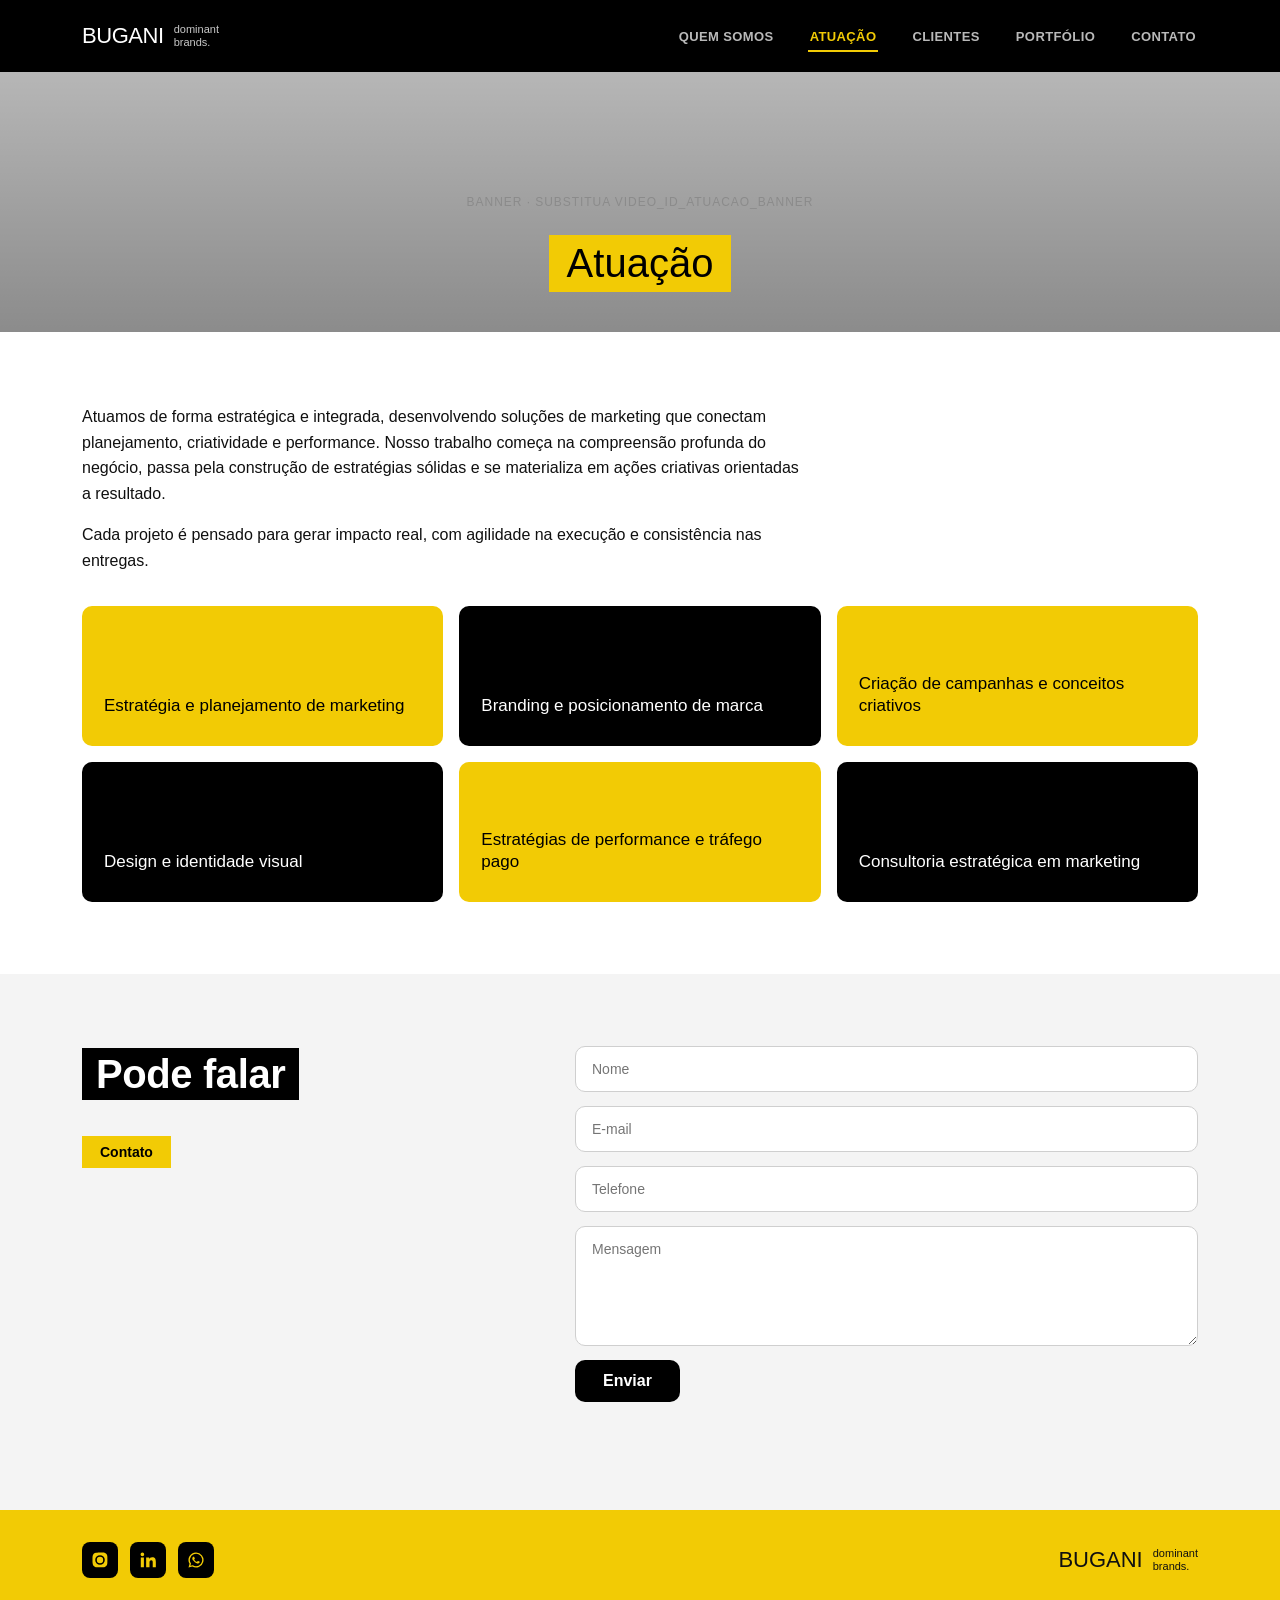
==== atuacao.html @ fbecdec3 "Add files via upload" ====
<!DOCTYPE html>
<html lang="pt-BR">
<head>
<meta charset="UTF-8">
<meta name="viewport" content="width=device-width, initial-scale=1">
<title>Atuação — Bugani</title>
<meta name="description" content="Atuamos de forma estratégica e integrada, conectando planejamento, criatividade e performance.">
<link rel="preconnect" href="https://www.youtube-nocookie.com">
<link rel="stylesheet" href="css/style.css">
<style>
  .service-grid { display: grid; grid-template-columns: repeat(3, 1fr); gap: 16px; margin-top: 32px; }
  @media (max-width: 760px) { .service-grid { grid-template-columns: 1fr 1fr; } }
  @media (max-width: 480px) { .service-grid { grid-template-columns: 1fr; } }
  .service-card {
    padding: 28px 22px; border-radius: 10px; font-family: var(--font-display);
    font-size: 17px; line-height: 1.3; min-height: 140px; display: flex; align-items: flex-end;
  }
  .service-card--gold { background: var(--gold); color: var(--black); }
  .service-card--black { background: var(--black); color: var(--white); }
</style>
</head>
<body>
<a href="#main" class="skip-link">Pular para o conteúdo</a>

<header class="nav">
  <div class="container">
    <a href="index.html" class="nav-logo">
      <span class="word">BUGANI</span>
      <span class="tag">dominant<br>brands.</span>
    </a>
    <button class="nav-toggle" aria-label="Abrir menu" aria-expanded="false" aria-controls="nav-links">
      <span></span><span></span><span></span>
    </button>
    <ul class="nav-links" id="nav-links">
      <li><a href="quem-somos.html">Quem somos</a></li>
      <li><a href="atuacao.html" aria-current="page">Atuação</a></li>
      <li><a href="clientes.html">Clientes</a></li>
      <li><a href="portfolio.html">Portfólio</a></li>
      <li><a href="#contato">Contato</a></li>
    </ul>
  </div>
</header>

<main id="main">

  <section class="page-banner video-block" data-yt-id="VIDEO_ID_ATUACAO_BANNER" data-yt-title="Bugani — atuação">
    <div class="video-block__scrim"></div>
    <div class="video-block__placeholder">banner · substitua VIDEO_ID_ATUACAO_BANNER</div>
    <div class="container">
      <span class="page-banner__label">Atuação</span>
    </div>
  </section>

  <section class="section">
    <div class="container">
      <div class="section-intro">
        <p>Atuamos de forma estratégica e integrada, desenvolvendo soluções de marketing que conectam planejamento, criatividade e performance. Nosso trabalho começa na compreensão profunda do negócio, passa pela construção de estratégias sólidas e se materializa em ações criativas orientadas a resultado.</p>
        <p>Cada projeto é pensado para gerar impacto real, com agilidade na execução e consistência nas entregas.</p>
      </div>

      <div class="service-grid">
        <div class="service-card service-card--gold">Estratégia e planejamento de marketing</div>
        <div class="service-card service-card--black">Branding e posicionamento de marca</div>
        <div class="service-card service-card--gold">Criação de campanhas e conceitos criativos</div>
        <div class="service-card service-card--black">Design e identidade visual</div>
        <div class="service-card service-card--gold">Estratégias de performance e tráfego pago</div>
        <div class="service-card service-card--black">Consultoria estratégica em marketing</div>
      </div>
    </div>
  </section>

  <section id="contato" class="section section--muted">
    <div class="container">
      <div class="contact">
        <div>
          <h2 class="contact__title">Pode falar</h2>
          <br><br>
          <a href="#contato-form" class="contact__cta">Contato</a>
        </div>
        <form class="contact-form" id="contato-form" novalidate>
          <label class="visually-hidden" for="nome">Nome</label>
          <input id="nome" name="nome" type="text" placeholder="Nome" required>
          <label class="visually-hidden" for="email">E-mail</label>
          <input id="email" name="email" type="email" placeholder="E-mail" required>
          <label class="visually-hidden" for="telefone">Telefone</label>
          <input id="telefone" name="telefone" type="tel" placeholder="Telefone">
          <label class="visually-hidden" for="mensagem">Mensagem</label>
          <textarea id="mensagem" name="mensagem" placeholder="Mensagem" required></textarea>
          <button type="submit">Enviar</button>
          <p class="form-status" role="status" aria-live="polite"></p>
        </form>
      </div>
    </div>
  </section>
</main>

<footer class="footer">
  <div class="container">
    <div class="footer-social">
      <a href="#" aria-label="Instagram"><svg viewBox="0 0 24 24" width="18" height="18"><path d="M12 2c2.7 0 3 .01 4.1.06 1.1.05 1.8.2 2.4.44.65.25 1.2.6 1.75 1.15.5.5.85 1.1 1.1 1.75.24.6.4 1.3.44 2.4.05 1.1.06 1.4.06 4.1s-.01 3-.06 4.1c-.05 1.1-.2 1.8-.44 2.4a4.9 4.9 0 0 1-1.15 1.75 4.9 4.9 0 0 1-1.75 1.1c-.6.24-1.3.4-2.4.44-1.1.05-1.4.06-4.1.06s-3-.01-4.1-.06c-1.1-.05-1.8-.2-2.4-.44a4.9 4.9 0 0 1-1.75-1.15 4.9 4.9 0 0 1-1.1-1.75c-.24-.6-.4-1.3-.44-2.4C2.01 15 2 14.7 2 12s.01-3 .06-4.1c.05-1.1.2-1.8.44-2.4.25-.65.6-1.2 1.15-1.75A4.9 4.9 0 0 1 5.4 2.65c.6-.24 1.3-.4 2.4-.44C8.9 2.16 9.2 2.15 12 2Zm0 3.6a6.4 6.4 0 1 0 0 12.8 6.4 6.4 0 0 0 0-12.8Zm0 2.16a4.24 4.24 0 1 1 0 8.48 4.24 4.24 0 0 1 0-8.48Zm6.65-2.4a1.5 1.5 0 1 1-3 0 1.5 1.5 0 0 1 3 0Z"/></svg></a>
      <a href="#" aria-label="LinkedIn"><svg viewBox="0 0 24 24" width="18" height="18"><path d="M6.94 4.5a2.44 2.44 0 1 1-4.88 0 2.44 2.44 0 0 1 4.88 0ZM2.4 8.75h4.13V21.5H2.4V8.75Zm7.13 0h3.96v1.75h.06c.55-1.04 1.9-2.14 3.92-2.14 4.2 0 4.97 2.76 4.97 6.36V21.5h-4.13v-6c0-1.43-.03-3.27-2-3.27-2 0-2.3 1.56-2.3 3.17v6.1H9.53V8.75Z"/></svg></a>
      <a href="#" aria-label="WhatsApp"><svg viewBox="0 0 24 24" width="18" height="18"><path d="M12 2a10 10 0 0 0-8.6 15.1L2 22l5.03-1.36A10 10 0 1 0 12 2Zm0 18.2a8.16 8.16 0 0 1-4.16-1.14l-.3-.18-3 .81.8-2.93-.19-.3A8.2 8.2 0 1 1 12 20.2Zm4.5-6.13c-.24-.12-1.45-.72-1.68-.8-.22-.08-.39-.12-.55.12-.16.24-.63.8-.78.97-.14.16-.29.18-.53.06-.24-.12-1.02-.38-1.94-1.2-.72-.64-1.2-1.43-1.35-1.67-.14-.24-.02-.37.1-.49.11-.11.24-.29.36-.43.12-.14.16-.24.24-.4.08-.16.04-.3-.02-.42-.06-.12-.55-1.33-.76-1.82-.2-.48-.4-.42-.55-.42h-.47c-.16 0-.42.06-.64.3-.22.24-.84.82-.84 2s.86 2.32.98 2.48c.12.16 1.7 2.6 4.13 3.64.58.25 1.03.4 1.38.51.58.18 1.11.16 1.53.1.47-.07 1.45-.59 1.65-1.16.2-.57.2-1.06.14-1.16-.06-.1-.22-.16-.46-.28Z"/></svg></a>
    </div>
    <div class="footer-logo">
      <span class="word">BUGANI</span>
      <span class="tag">dominant<br>brands.</span>
    </div>
  </div>
</footer>

<script src="js/main.js"></script>
</body>
</html>
---- css/style.css ----
/* ==========================================================================
   BUGANI — Design system
   Preto / Dourado / Cinza-claro — identidade já definida no briefing.
   ========================================================================== */

:root {
  --black: #000000;
  --gold: #F2CB05;
  --gold-dark: #D6B300;
  --bg-light: #EAEAEA;
  --bg-lighter: #F4F4F4;
  --bg-mid: #D6D6D6;
  --white: #FFFFFF;
  --ink: #101010;
  --ink-soft: #3A3A3A;
  --border: #CFCFCF;

  --font-display: "Archivo Black", "Arial Black", sans-serif;
  --font-body: "Archivo", "Helvetica Neue", Arial, sans-serif;

  --nav-h: 72px;
  --container: 1180px;
  --radius: 14px;

  --ease: cubic-bezier(.4, 0, .2, 1);
}

@media (prefers-reduced-motion: reduce) {
  * { animation-duration: 0.01ms !important; animation-iteration-count: 1 !important; transition-duration: 0.01ms !important; scroll-behavior: auto !important; }
}

*, *::before, *::after { box-sizing: border-box; }
html { scroll-behavior: smooth; }
body {
  margin: 0;
  font-family: var(--font-body);
  color: var(--ink);
  background: var(--white);
  -webkit-font-smoothing: antialiased;
  overflow-x: hidden;
}
img { max-width: 100%; display: block; }
a { color: inherit; text-decoration: none; }
button { font: inherit; cursor: pointer; }
h1, h2, h3, h4 { margin: 0; font-family: var(--font-display); line-height: 1.05; letter-spacing: -0.01em; }
p { margin: 0; line-height: 1.6; }
.container { max-width: var(--container); margin: 0 auto; padding: 0 32px; }

/* Skip link */
.skip-link {
  position: absolute; left: -999px; top: 0; z-index: 200;
  background: var(--gold); color: var(--black); padding: 12px 20px; font-weight: 700;
}
.skip-link:focus { left: 16px; top: 16px; }

:focus-visible { outline: 3px solid var(--gold); outline-offset: 2px; }

/* ---------- Nav ---------- */
.nav {
  position: sticky; top: 0; z-index: 100;
  background: var(--black);
  height: var(--nav-h);
  display: flex; align-items: center;
}
.nav .container { display: flex; align-items: center; justify-content: space-between; width: 100%; }
.nav-logo { display: flex; align-items: center; gap: 10px; color: var(--white); }
.nav-logo .word { font-family: var(--font-display); font-size: 22px; letter-spacing: -0.02em; }
.nav-logo .tag { font-size: 11px; line-height: 1.15; color: #C9C9C9; font-weight: 400; }
.nav-links { display: flex; gap: 32px; list-style: none; margin: 0; padding: 0; }
.nav-links a {
  color: #B9B9B9; font-size: 13px; font-weight: 600; letter-spacing: 0.03em; text-transform: uppercase;
  padding: 6px 2px; border-bottom: 2px solid transparent; transition: color .2s var(--ease), border-color .2s var(--ease);
}
.nav-links a:hover, .nav-links a:focus-visible { color: var(--white); }
.nav-links a[aria-current="page"] { color: var(--gold); border-bottom-color: var(--gold); }
.nav-toggle { display: none; }

@media (max-width: 860px) {
  .nav-links {
    position: fixed; inset: var(--nav-h) 0 0 0; background: var(--black);
    flex-direction: column; gap: 0; padding: 8px 32px 32px;
    transform: translateY(-8px); opacity: 0; pointer-events: none;
    transition: opacity .2s var(--ease), transform .2s var(--ease);
  }
  .nav-links.is-open { opacity: 1; transform: translateY(0); pointer-events: auto; }
  .nav-links li { border-bottom: 1px solid #222; }
  .nav-links a { display: block; padding: 16px 0; }
  .nav-toggle {
    display: flex; flex-direction: column; gap: 5px; background: none; border: 0; padding: 8px;
  }
  .nav-toggle span { width: 24px; height: 2px; background: var(--white); }
}

/* ---------- Video block (hero / banner) ---------- */
.video-block {
  position: relative;
  background: var(--bg-mid);
  overflow: hidden;
}
.video-block__media {
  position: absolute; inset: 0; width: 100%; height: 100%; object-fit: cover;
}
.video-block__media iframe {
  position: absolute; top: 50%; left: 50%; width: 178vh; height: 100vh; min-width: 100%; min-height: 100%;
  transform: translate(-50%, -50%); border: 0; pointer-events: none;
}
.video-block__scrim { position: absolute; inset: 0; background: linear-gradient(180deg, rgba(0,0,0,.15), rgba(0,0,0,.35)); }
.video-block__placeholder {
  position: absolute; inset: 0; display: flex; align-items: center; justify-content: center;
  color: #8b8b8b; font-size: 12px; letter-spacing: .08em; text-transform: uppercase; text-align: center; padding: 24px;
}

/* Home: stacked hero sections */
.hero-section {
  min-height: 420px;
  display: flex; align-items: center;
}
.hero-section .container { position: relative; z-index: 2; width: 100%; }
.hero-section__copy { max-width: 640px; }
.hero-section__title {
  display: inline; font-size: clamp(22px, 3.4vw, 34px); color: var(--white);
  background: var(--black); padding: 6px 14px; box-decoration-break: clone; -webkit-box-decoration-break: clone;
  line-height: 1.5;
}
.hero-section__cta {
  margin-top: 18px; display: inline-block; background: var(--gold); color: var(--black);
  font-weight: 800; font-size: 14px; padding: 10px 20px; letter-spacing: .02em;
  transition: background .2s var(--ease), transform .2s var(--ease);
}
.hero-section__cta:hover { background: var(--gold-dark); transform: translateY(-1px); }

.hero-dots {
  position: absolute; right: 32px; top: 50%; transform: translateY(-50%);
  display: flex; flex-direction: column; gap: 10px; z-index: 3;
}
.hero-dots a {
  width: 9px; height: 9px; border-radius: 50%; background: rgba(255,255,255,.55); border: 0; display: block;
  transition: background .2s var(--ease), transform .2s var(--ease);
}
.hero-dots a[aria-current="true"], .hero-dots a:hover { background: var(--black); transform: scale(1.15); }
@media (max-width: 640px) { .hero-dots { display: none; } }

/* Inner page banner */
.page-banner { min-height: 260px; display: flex; align-items: flex-end; padding-bottom: 40px; }
.page-banner .container { position: relative; z-index: 2; }
.page-banner__label {
  display: inline-block; background: var(--gold); color: var(--black);
  font-family: var(--font-display); font-size: clamp(26px, 4vw, 40px); padding: 6px 18px;
}

/* ---------- Section blocks ---------- */
.section { padding: 72px 0; }
.section--tight { padding: 48px 0; }
.section--muted { background: var(--bg-lighter); }
.section-intro { max-width: 720px; }
.section-intro p + p { margin-top: 16px; }
.section-heading {
  display: inline-block; background: var(--black); color: var(--white);
  font-size: 20px; padding: 8px 16px; margin-bottom: 20px;
}

/* ---------- Card grids (equipe / clientes / portfólio) ---------- */
.card-grid { display: grid; gap: 20px; margin-top: 32px; }
.card-grid--4 { grid-template-columns: repeat(4, 1fr); }
.card-grid--5 { grid-template-columns: repeat(5, 1fr); }
.card-grid--3 { grid-template-columns: repeat(3, 1fr); }
@media (max-width: 960px) { .card-grid--4, .card-grid--5 { grid-template-columns: repeat(3, 1fr); } }
@media (max-width: 640px) { .card-grid--4, .card-grid--5, .card-grid--3 { grid-template-columns: repeat(2, 1fr); } }

.media-card {
  position: relative; border-radius: var(--radius); overflow: hidden; aspect-ratio: 4/5;
  background: var(--white); border: 1px solid var(--border);
  cursor: pointer;
}
.media-card--wide { aspect-ratio: 16/10; }
.media-card--logo { aspect-ratio: 3/2; background: var(--white); }
.media-card:focus-visible { outline: 3px solid var(--gold); outline-offset: 3px; }
.media-card__thumb { position: absolute; inset: 0; width: 100%; height: 100%; object-fit: cover; background: var(--bg-mid); }
.media-card--logo .media-card__thumb { object-fit: contain; padding: 22%; }
.media-card__frame { position: absolute; inset: 0; width: 100%; height: 100%; border: 0; opacity: 0; transition: opacity .25s var(--ease); }
.media-card__frame.is-active { opacity: 1; }
.media-card__play {
  position: absolute; left: 50%; top: 50%; transform: translate(-50%, -50%);
  width: 46px; height: 46px; border-radius: 50%; background: rgba(0,0,0,.72);
  display: flex; align-items: center; justify-content: center; transition: background .2s var(--ease), transform .2s var(--ease);
  pointer-events: none;
}
.media-card:hover .media-card__play, .media-card:focus-visible .media-card__play { background: var(--gold); }
.media-card:hover .media-card__play svg path, .media-card:focus-visible .media-card__play svg path { fill: var(--black); }
.media-card.is-playing .media-card__play { opacity: 0; }
.media-card__play svg { width: 15px; height: 15px; margin-left: 2px; }
.media-card__caption {
  position: absolute; left: 0; right: 0; bottom: 0; padding: 10px 12px;
  background: linear-gradient(0deg, rgba(0,0,0,.72), transparent);
  color: var(--white); font-size: 13px; font-weight: 700; letter-spacing: .01em;
}

/* Carousel controls (clientes / portfólio) */
.carousel-controls { display: flex; justify-content: center; gap: 10px; margin-top: 32px; }
.carousel-controls button {
  width: 40px; height: 40px; background: var(--gold); border: 0; border-radius: 6px;
  display: flex; align-items: center; justify-content: center; transition: background .2s var(--ease);
}
.carousel-controls button:hover { background: var(--gold-dark); }
.carousel-controls button:disabled { background: var(--border); cursor: not-allowed; }
.carousel-controls svg { width: 16px; height: 16px; }
.carousel-track { overflow: hidden; }
.carousel-track .card-grid { transition: transform .4s var(--ease); }

/* ---------- Sobre / equipe text blocks ---------- */
.mission-block { margin-top: 48px; max-width: 720px; }

/* ---------- Contato ---------- */
.contact {
  display: grid; grid-template-columns: 1fr 1.4fr; gap: 48px; align-items: start;
}
@media (max-width: 760px) { .contact { grid-template-columns: 1fr; } }
.contact__title {
  font-size: clamp(28px, 4vw, 40px); color: var(--white); background: var(--black);
  padding: 4px 14px; display: inline; box-decoration-break: clone; -webkit-box-decoration-break: clone; line-height: 1.4;
}
.contact__cta {
  margin-top: 16px; display: inline-block; background: var(--gold); color: var(--black);
  font-weight: 800; font-size: 14px; padding: 8px 18px;
}
.contact-form { display: flex; flex-direction: column; gap: 14px; }
.contact-form input, .contact-form textarea {
  width: 100%; border: 1px solid var(--border); border-radius: 10px; padding: 14px 16px;
  font-family: var(--font-body); font-size: 14px; background: var(--white); color: var(--ink);
  transition: border-color .2s var(--ease);
}
.contact-form input:focus, .contact-form textarea:focus { border-color: var(--black); }
.contact-form textarea { min-height: 120px; resize: vertical; }
.contact-form button {
  align-self: flex-start; background: var(--black); color: var(--white); font-weight: 700;
  padding: 12px 28px; border-radius: 10px; border: 0; transition: background .2s var(--ease);
}
.contact-form button:hover { background: #222; }
.form-note { font-size: 12px; color: var(--ink-soft); margin-top: -2px; }
.form-status { font-size: 13px; margin-top: 4px; min-height: 18px; }
.form-status[data-state="ok"] { color: #1a7a34; }
.form-status[data-state="error"] { color: #b3261e; }

/* ---------- Footer ---------- */
.footer { background: var(--gold); padding: 32px 0; }
.footer .container { display: flex; align-items: center; justify-content: space-between; flex-wrap: wrap; gap: 20px; }
.footer-social { display: flex; gap: 12px; }
.footer-social a {
  width: 36px; height: 36px; background: var(--black); border-radius: 8px;
  display: flex; align-items: center; justify-content: center; transition: transform .2s var(--ease);
}
.footer-social a:hover { transform: translateY(-2px); }
.footer-social svg path { fill: var(--gold); }
.footer-logo { display: flex; align-items: center; gap: 10px; }
.footer-logo .word { font-family: var(--font-display); font-size: 22px; }
.footer-logo .tag { font-size: 11px; line-height: 1.15; }

/* ---------- Portfolio detail ---------- */
.project-meta { display: flex; gap: 10px; flex-wrap: wrap; margin: 18px 0 0; }
.project-meta span {
  font-size: 12px; font-weight: 700; text-transform: uppercase; letter-spacing: .04em;
  background: var(--bg-mid); padding: 6px 12px; border-radius: 20px;
}

/* Utility */
.visually-hidden {
  position: absolute; width: 1px; height: 1px; padding: 0; margin: -1px; overflow: hidden;
  clip: rect(0,0,0,0); white-space: nowrap; border: 0;
}
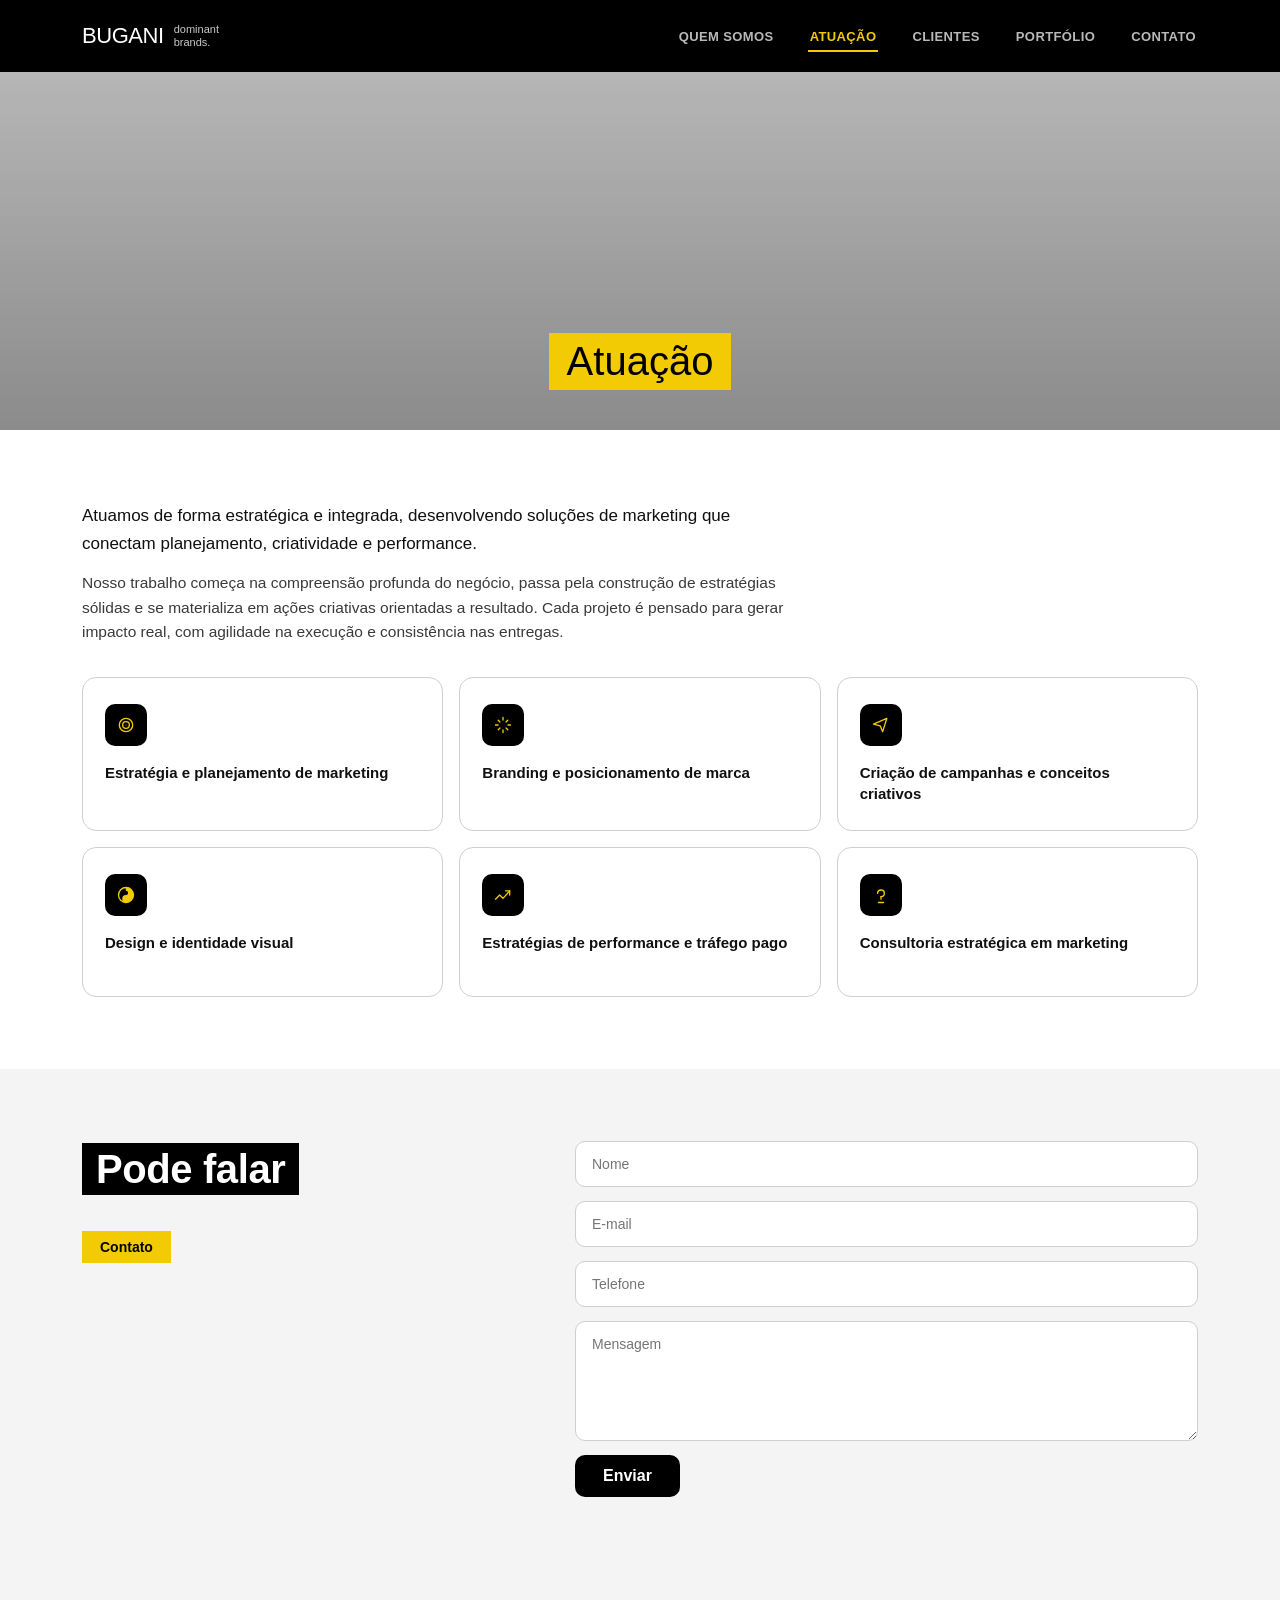
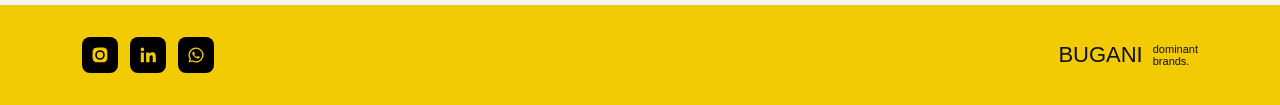
==== commit bd1dfe13: "Add files via upload" ====
--- a/atuacao.html
+++ b/atuacao.html
@@ -5,19 +5,23 @@
 <meta name="viewport" content="width=device-width, initial-scale=1">
 <title>Atuação — Bugani</title>
 <meta name="description" content="Atuamos de forma estratégica e integrada, conectando planejamento, criatividade e performance.">
+<link rel="icon" href="assets/favicon.svg" type="image/svg+xml">
+<link rel="apple-touch-icon" href="assets/favicon.svg">
+<link rel="canonical" href="https://www.SEUDOMINIO.com.br/atuacao.html">
+<meta name="theme-color" content="#000000">
+<meta property="og:type" content="website">
+<meta property="og:site_name" content="Bugani">
+<meta property="og:title" content="Atuação — Bugani">
+<meta property="og:description" content="Atuamos de forma estratégica e integrada, conectando planejamento, criatividade e performance.">
+<meta property="og:image" content="https://www.SEUDOMINIO.com.br/assets/og-image.png">
+<meta property="og:url" content="https://www.SEUDOMINIO.com.br/atuacao.html">
+<meta property="og:locale" content="pt_BR">
+<meta name="twitter:card" content="summary_large_image">
+<meta name="twitter:title" content="Atuação — Bugani">
+<meta name="twitter:description" content="Atuamos de forma estratégica e integrada, conectando planejamento, criatividade e performance.">
+<meta name="twitter:image" content="https://www.SEUDOMINIO.com.br/assets/og-image.png">
 <link rel="preconnect" href="https://www.youtube-nocookie.com">
 <link rel="stylesheet" href="css/style.css">
-<style>
-  .service-grid { display: grid; grid-template-columns: repeat(3, 1fr); gap: 16px; margin-top: 32px; }
-  @media (max-width: 760px) { .service-grid { grid-template-columns: 1fr 1fr; } }
-  @media (max-width: 480px) { .service-grid { grid-template-columns: 1fr; } }
-  .service-card {
-    padding: 28px 22px; border-radius: 10px; font-family: var(--font-display);
-    font-size: 17px; line-height: 1.3; min-height: 140px; display: flex; align-items: flex-end;
-  }
-  .service-card--gold { background: var(--gold); color: var(--black); }
-  .service-card--black { background: var(--black); color: var(--white); }
-</style>
 </head>
 <body>
 <a href="#main" class="skip-link">Pular para o conteúdo</a>
@@ -43,9 +47,8 @@
 
 <main id="main">
 
-  <section class="page-banner video-block" data-yt-id="VIDEO_ID_ATUACAO_BANNER" data-yt-title="Bugani — atuação">
+  <section class="page-banner video-block" data-yt-id="dDusYgZnOe4" data-yt-title="Bugani — atuação">
     <div class="video-block__scrim"></div>
-    <div class="video-block__placeholder">banner · substitua VIDEO_ID_ATUACAO_BANNER</div>
     <div class="container">
       <span class="page-banner__label">Atuação</span>
     </div>
@@ -54,17 +57,35 @@
   <section class="section">
     <div class="container">
       <div class="section-intro">
-        <p>Atuamos de forma estratégica e integrada, desenvolvendo soluções de marketing que conectam planejamento, criatividade e performance. Nosso trabalho começa na compreensão profunda do negócio, passa pela construção de estratégias sólidas e se materializa em ações criativas orientadas a resultado.</p>
-        <p>Cada projeto é pensado para gerar impacto real, com agilidade na execução e consistência nas entregas.</p>
+        <p>Atuamos de forma estratégica e integrada, desenvolvendo soluções de marketing que conectam planejamento, criatividade e performance.</p>
+        <p>Nosso trabalho começa na compreensão profunda do negócio, passa pela construção de estratégias sólidas e se materializa em ações criativas orientadas a resultado. Cada projeto é pensado para gerar impacto real, com agilidade na execução e consistência nas entregas.</p>
       </div>
 
       <div class="service-grid">
-        <div class="service-card service-card--gold">Estratégia e planejamento de marketing</div>
-        <div class="service-card service-card--black">Branding e posicionamento de marca</div>
-        <div class="service-card service-card--gold">Criação de campanhas e conceitos criativos</div>
-        <div class="service-card service-card--black">Design e identidade visual</div>
-        <div class="service-card service-card--gold">Estratégias de performance e tráfego pago</div>
-        <div class="service-card service-card--black">Consultoria estratégica em marketing</div>
+        <div class="service-card">
+          <span class="service-card__icon" aria-hidden="true"><svg viewBox="0 0 24 24"><circle cx="12" cy="12" r="8"/><circle cx="12" cy="12" r="4"/><circle cx="12" cy="12" r="0.6" fill="currentColor" stroke="none"/></svg></span>
+          <span class="service-card__text">Estratégia e planejamento de marketing</span>
+        </div>
+        <div class="service-card">
+          <span class="service-card__icon" aria-hidden="true"><svg viewBox="0 0 24 24"><path d="M12 3v3M12 18v3M3 12h3M18 12h3M6.3 6.3l2 2M15.7 15.7l2 2M17.7 6.3l-2 2M8.3 15.7l-2 2"/></svg></span>
+          <span class="service-card__text">Branding e posicionamento de marca</span>
+        </div>
+        <div class="service-card">
+          <span class="service-card__icon" aria-hidden="true"><svg viewBox="0 0 24 24"><path d="M3 11l16-7-5 16-3-7-8-2z"/></svg></span>
+          <span class="service-card__text">Criação de campanhas e conceitos criativos</span>
+        </div>
+        <div class="service-card">
+          <span class="service-card__icon" aria-hidden="true"><svg viewBox="0 0 24 24"><circle cx="12" cy="12" r="9"/><path d="M12 3a9 9 0 0 1 0 18 4.5 4.5 0 0 1 0-9 2.5 2.5 0 0 0 0-5 4.5 4.5 0 0 1 0-4z" fill="currentColor" stroke="none"/></svg></span>
+          <span class="service-card__text">Design e identidade visual</span>
+        </div>
+        <div class="service-card">
+          <span class="service-card__icon" aria-hidden="true"><svg viewBox="0 0 24 24"><path d="M3 17l5-5 4 4 8-9"/><path d="M15 7h5v5"/></svg></span>
+          <span class="service-card__text">Estratégias de performance e tráfego pago</span>
+        </div>
+        <div class="service-card">
+          <span class="service-card__icon" aria-hidden="true"><svg viewBox="0 0 24 24"><path d="M8 10a4 4 0 1 1 4 4"/><path d="M12 14v3M9 21h6"/><circle cx="8" cy="10" r="0.6" fill="currentColor" stroke="none"/></svg></span>
+          <span class="service-card__text">Consultoria estratégica em marketing</span>
+        </div>
       </div>
     </div>
   </section>
--- a/css/style.css
+++ b/css/style.css
@@ -92,17 +92,23 @@
 }
 
 /* ---------- Video block (hero / banner) ---------- */
-.video-block {
-  position: relative;
-  background: var(--bg-mid);
-  overflow: hidden;
-}
+.video-block { position: relative; background: var(--bg-mid); overflow: hidden; }
+/* O JS cria o <iframe> já com a classe video-block__media diretamente nele
+   (não dentro de uma div wrapper) — por isso o seletor é direto. Isso
+   garante que pointer-events:none e o tamanho calculado sejam aplicados
+   no elemento certo (evita hover mostrando controles do YouTube). */
 .video-block__media {
-  position: absolute; inset: 0; width: 100%; height: 100%; object-fit: cover;
-}
-.video-block__media iframe {
-  position: absolute; top: 50%; left: 50%; width: 178vh; height: 100vh; min-width: 100%; min-height: 100%;
-  transform: translate(-50%, -50%); border: 0; pointer-events: none;
+  position: absolute; top: 50%; left: 50%; border: 0; pointer-events: none;
+  transform: translate(-50%, -50%);
+  width: 100vw; height: 56.25vw;       /* 16:9 a partir da largura da tela */
+  min-width: 177.78vh; min-height: 100vh; /* 16:9 a partir da altura da tela */
+}
+@supports (width: 100cqw) {
+  .video-block { container-type: size; }
+  .video-block__media {
+    width: 100cqw; height: 56.25cqw;
+    min-width: 177.78cqh; min-height: 100cqh;
+  }
 }
 .video-block__scrim { position: absolute; inset: 0; background: linear-gradient(180deg, rgba(0,0,0,.15), rgba(0,0,0,.35)); }
 .video-block__placeholder {
@@ -112,7 +118,9 @@
 
 /* Home: stacked hero sections */
 .hero-section {
-  min-height: 420px;
+  /* Cresce com a largura da tela (até um teto) pra telas grandes mostrarem
+     mais do enquadramento original do vídeo, sem cortar tanto em cima/baixo. */
+  min-height: clamp(420px, 42vw, 640px);
   display: flex; align-items: center;
 }
 .hero-section .container { position: relative; z-index: 2; width: 100%; }
@@ -141,7 +149,7 @@
 @media (max-width: 640px) { .hero-dots { display: none; } }
 
 /* Inner page banner */
-.page-banner { min-height: 260px; display: flex; align-items: flex-end; padding-bottom: 40px; }
+.page-banner { min-height: clamp(260px, 28vw, 420px); display: flex; align-items: flex-end; padding-bottom: 40px; }
 .page-banner .container { position: relative; z-index: 2; }
 .page-banner__label {
   display: inline-block; background: var(--gold); color: var(--black);
@@ -159,6 +167,63 @@
   font-size: 20px; padding: 8px 16px; margin-bottom: 20px;
 }
 
+/* ---------- Títulos leves de conteúdo (sem a caixa preta pesada) ---------- */
+.section-kicker {
+  display: block; font-size: 12px; font-weight: 700; letter-spacing: .08em;
+  text-transform: uppercase; color: var(--gold-dark); margin-bottom: 8px;
+}
+.content-heading {
+  font-family: var(--font-body); font-weight: 700; font-size: clamp(20px, 2.4vw, 26px);
+  color: var(--ink); margin: 0 0 14px; letter-spacing: -0.01em;
+}
+.section-intro p:first-child { font-size: 17px; color: var(--ink); }
+.section-intro p { font-size: 15.5px; color: var(--ink-soft); }
+.section-intro p + p { margin-top: 14px; }
+
+/* ---------- Equipe: foto + nome (sem vídeo) ---------- */
+.team-card { text-align: left; }
+.team-card__photo {
+  aspect-ratio: 4/5; border-radius: var(--radius); overflow: hidden; background: var(--bg-mid);
+}
+.team-card__photo img { width: 100%; height: 100%; object-fit: cover; }
+.team-card__name { margin-top: 14px; font-family: var(--font-body); font-weight: 700; font-size: 15px; color: var(--ink); }
+.team-card__role { font-size: 13px; color: var(--ink-soft); margin-top: 2px; }
+
+/* ---------- Atuação: cards com ícone (mais leves que os blocos coloridos) ---------- */
+.service-grid { display: grid; grid-template-columns: repeat(3, 1fr); gap: 16px; margin-top: 32px; }
+@media (max-width: 760px) { .service-grid { grid-template-columns: 1fr 1fr; } }
+@media (max-width: 480px) { .service-grid { grid-template-columns: 1fr; } }
+.service-card {
+  padding: 26px 22px; border-radius: 14px; background: var(--white); border: 1px solid var(--border);
+  min-height: 150px; display: flex; flex-direction: column; gap: 16px;
+  transition: border-color .2s var(--ease), transform .2s var(--ease);
+}
+.service-card:hover { border-color: var(--gold); transform: translateY(-2px); }
+.service-card__icon {
+  width: 42px; height: 42px; border-radius: 10px; background: var(--black);
+  display: flex; align-items: center; justify-content: center; flex-shrink: 0;
+}
+.service-card__icon svg { width: 20px; height: 20px; stroke: var(--gold); color: var(--gold); fill: none; stroke-width: 1.6; stroke-linecap: round; stroke-linejoin: round; }
+.service-card__text { font-family: var(--font-body); font-weight: 600; font-size: 15px; line-height: 1.4; color: var(--ink); }
+
+/* ---------- Clientes: slots de logo (imagem estática) ---------- */
+.client-logo-slot {
+  aspect-ratio: 3/2; border-radius: var(--radius); overflow: hidden;
+  background: var(--white); border: 1px solid var(--border);
+  display: flex; align-items: center; justify-content: center; padding: 18%;
+}
+.client-logo-slot img { width: 100%; height: 100%; object-fit: contain; }
+
+/* ---------- Portfólio: capa estática (sem vídeo no grid) ---------- */
+.project-cover { position: relative; border-radius: var(--radius); overflow: hidden; aspect-ratio: 16/10; display: block; }
+.project-cover img { width: 100%; height: 100%; object-fit: cover; transition: transform .5s var(--ease); }
+.project-cover:hover img { transform: scale(1.05); }
+.project-cover__caption {
+  position: absolute; left: 0; right: 0; bottom: 0; padding: 14px 16px;
+  background: linear-gradient(0deg, rgba(0,0,0,.75), transparent);
+  color: var(--white); font-size: 13px; font-weight: 700; letter-spacing: .01em;
+}
+
 /* ---------- Card grids (equipe / clientes / portfólio) ---------- */
 .card-grid { display: grid; gap: 20px; margin-top: 32px; }
 .card-grid--4 { grid-template-columns: repeat(4, 1fr); }
@@ -170,15 +235,22 @@
 .media-card {
   position: relative; border-radius: var(--radius); overflow: hidden; aspect-ratio: 4/5;
   background: var(--white); border: 1px solid var(--border);
-  cursor: pointer;
+  cursor: pointer; container-type: size;
 }
 .media-card--wide { aspect-ratio: 16/10; }
 .media-card--logo { aspect-ratio: 3/2; background: var(--white); }
 .media-card:focus-visible { outline: 3px solid var(--gold); outline-offset: 3px; }
 .media-card__thumb { position: absolute; inset: 0; width: 100%; height: 100%; object-fit: cover; background: var(--bg-mid); }
 .media-card--logo .media-card__thumb { object-fit: contain; padding: 22%; }
-.media-card__frame { position: absolute; inset: 0; width: 100%; height: 100%; border: 0; opacity: 0; transition: opacity .25s var(--ease); }
-.media-card__frame.is-active { opacity: 1; }
+.media-card__frame {
+  position: absolute; top: 50%; left: 50%; border: 0; pointer-events: none;
+  transform: translate(-50%, -50%); opacity: 0; transition: opacity .25s var(--ease);
+  width: 100%; height: 100%;
+}
+@supports (width: 100cqw) {
+  .media-card__frame { width: 100cqw; height: 56.25cqw; min-width: 177.78cqh; min-height: 100cqh; }
+}
+.media-card__frame.is-active { opacity: 1; pointer-events: auto; }
 .media-card__play {
   position: absolute; left: 50%; top: 50%; transform: translate(-50%, -50%);
   width: 46px; height: 46px; border-radius: 50%; background: rgba(0,0,0,.72);
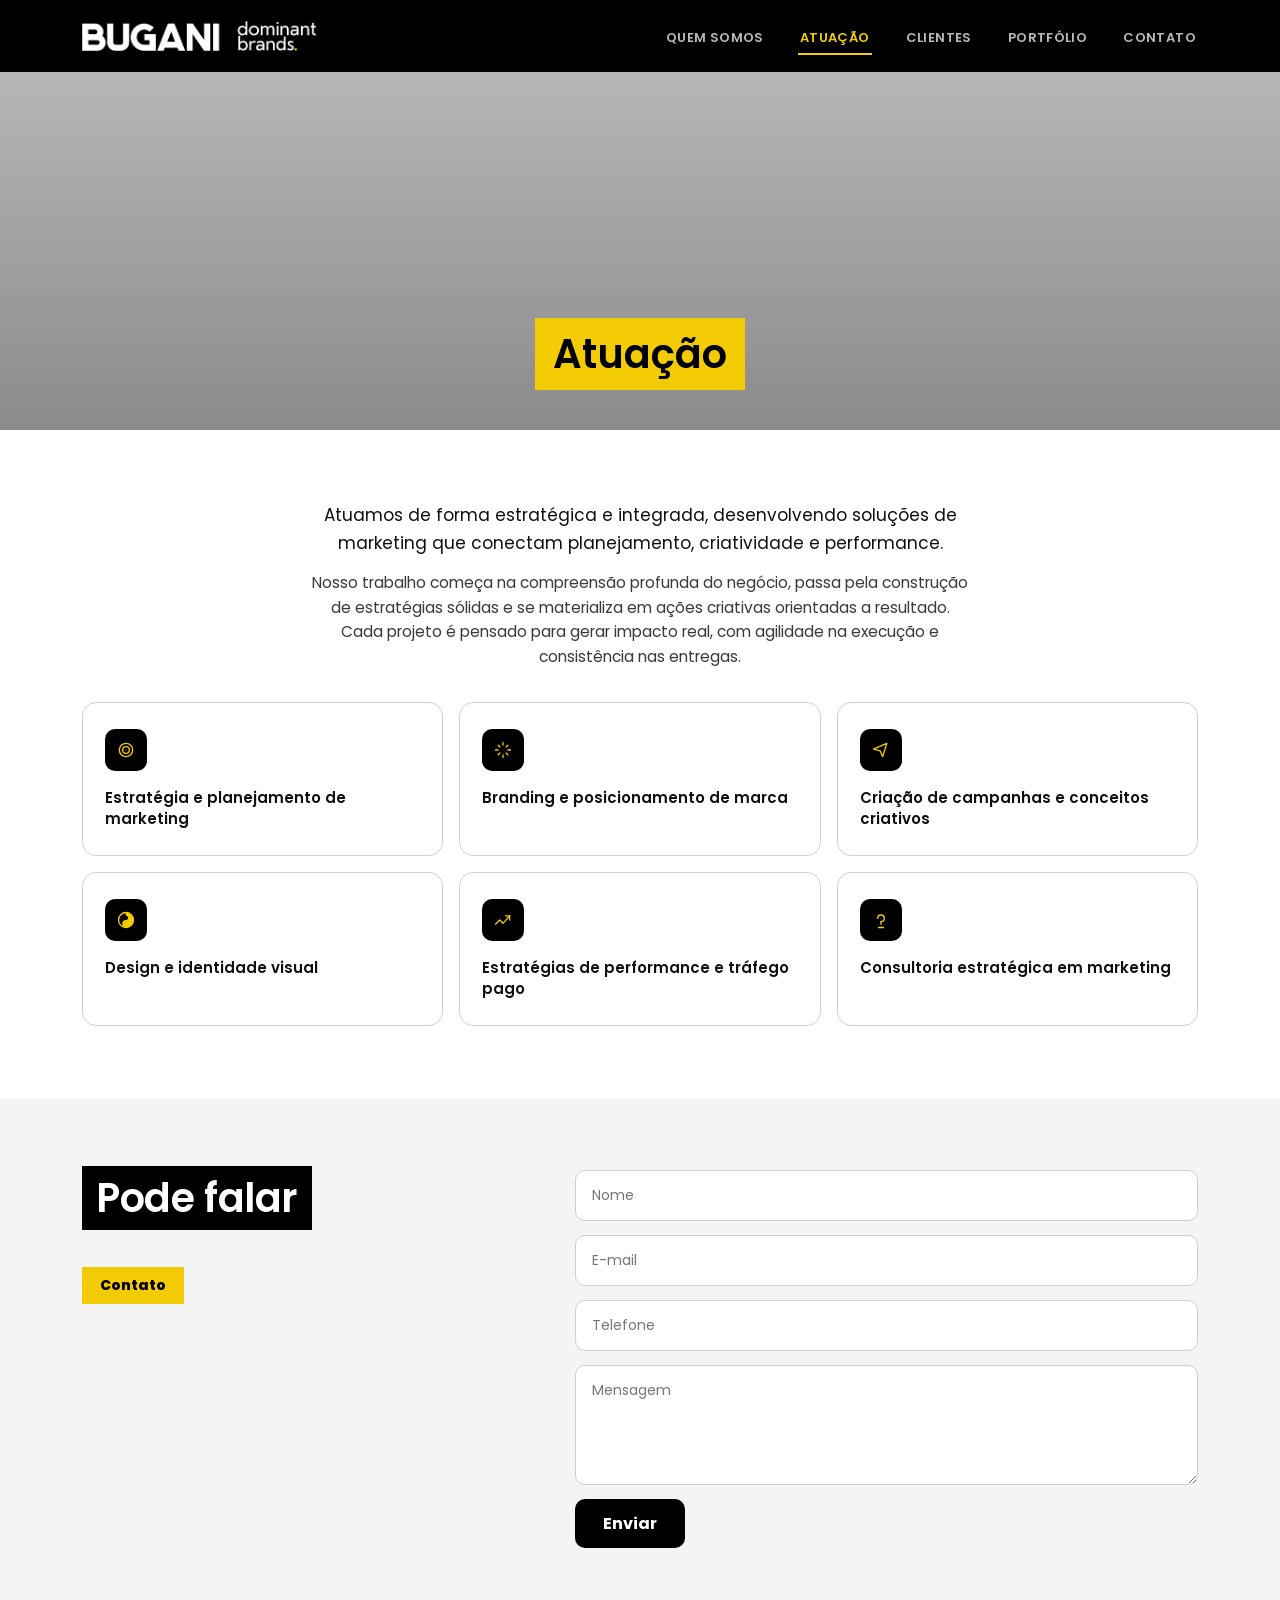
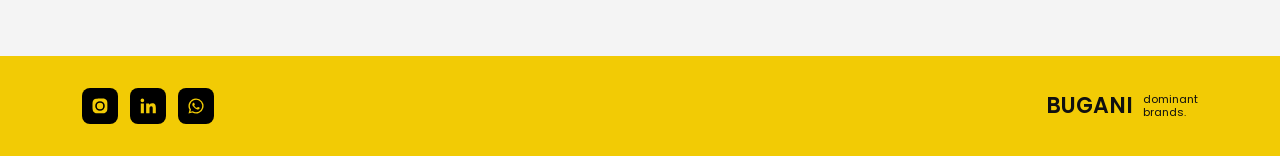
==== commit 4921d289: "Add files via upload" ====
--- a/atuacao.html
+++ b/atuacao.html
@@ -21,6 +21,9 @@
 <meta name="twitter:description" content="Atuamos de forma estratégica e integrada, conectando planejamento, criatividade e performance.">
 <meta name="twitter:image" content="https://www.SEUDOMINIO.com.br/assets/og-image.png">
 <link rel="preconnect" href="https://www.youtube-nocookie.com">
+<link rel="preconnect" href="https://fonts.googleapis.com">
+<link rel="preconnect" href="https://fonts.gstatic.com" crossorigin>
+<link href="https://fonts.googleapis.com/css2?family=Poppins:wght@400;500;600;700&display=swap" rel="stylesheet">
 <link rel="stylesheet" href="css/style.css">
 </head>
 <body>
@@ -29,8 +32,7 @@
 <header class="nav">
   <div class="container">
     <a href="index.html" class="nav-logo">
-      <span class="word">BUGANI</span>
-      <span class="tag">dominant<br>brands.</span>
+      <img src="assets/logo-white.png" alt="Bugani — dominant brands." class="nav-logo__img">
     </a>
     <button class="nav-toggle" aria-label="Abrir menu" aria-expanded="false" aria-controls="nav-links">
       <span></span><span></span><span></span>
--- a/css/style.css
+++ b/css/style.css
@@ -15,8 +15,8 @@
   --ink-soft: #3A3A3A;
   --border: #CFCFCF;
 
-  --font-display: "Archivo Black", "Arial Black", sans-serif;
-  --font-body: "Archivo", "Helvetica Neue", Arial, sans-serif;
+  --font-display: "Poppins", "Helvetica Neue", Arial, sans-serif;
+  --font-body: "Poppins", "Helvetica Neue", Arial, sans-serif;
 
   --nav-h: 72px;
   --container: 1180px;
@@ -42,9 +42,10 @@
 img { max-width: 100%; display: block; }
 a { color: inherit; text-decoration: none; }
 button { font: inherit; cursor: pointer; }
-h1, h2, h3, h4 { margin: 0; font-family: var(--font-display); line-height: 1.05; letter-spacing: -0.01em; }
+h1, h2, h3, h4 { margin: 0; font-family: var(--font-display); font-weight: 600; line-height: 1.15; letter-spacing: -0.01em; }
 p { margin: 0; line-height: 1.6; }
 .container { max-width: var(--container); margin: 0 auto; padding: 0 32px; }
+@media (max-width: 420px) { .container { padding: 0 20px; } }
 
 /* Skip link */
 .skip-link {
@@ -64,6 +65,7 @@
 }
 .nav .container { display: flex; align-items: center; justify-content: space-between; width: 100%; }
 .nav-logo { display: flex; align-items: center; gap: 10px; color: var(--white); }
+.nav-logo__img { height: 30px; width: auto; display: block; }
 .nav-logo .word { font-family: var(--font-display); font-size: 22px; letter-spacing: -0.02em; }
 .nav-logo .tag { font-size: 11px; line-height: 1.15; color: #C9C9C9; font-weight: 400; }
 .nav-links { display: flex; gap: 32px; list-style: none; margin: 0; padding: 0; }
@@ -86,7 +88,7 @@
   .nav-links li { border-bottom: 1px solid #222; }
   .nav-links a { display: block; padding: 16px 0; }
   .nav-toggle {
-    display: flex; flex-direction: column; gap: 5px; background: none; border: 0; padding: 8px;
+    display: flex; flex-direction: column; gap: 5px; background: none; border: 0; padding: 12px;
   }
   .nav-toggle span { width: 24px; height: 2px; background: var(--white); }
 }
@@ -153,15 +155,13 @@
 .page-banner .container { position: relative; z-index: 2; }
 .page-banner__label {
   display: inline-block; background: var(--gold); color: var(--black);
-  font-family: var(--font-display); font-size: clamp(26px, 4vw, 40px); padding: 6px 18px;
+  font-family: var(--font-display); font-weight: 600; font-size: clamp(26px, 4vw, 40px); padding: 6px 18px;
 }
 
 /* ---------- Section blocks ---------- */
 .section { padding: 72px 0; }
 .section--tight { padding: 48px 0; }
 .section--muted { background: var(--bg-lighter); }
-.section-intro { max-width: 720px; }
-.section-intro p + p { margin-top: 16px; }
 .section-heading {
   display: inline-block; background: var(--black); color: var(--white);
   font-size: 20px; padding: 8px 16px; margin-bottom: 20px;
@@ -176,9 +176,12 @@
   font-family: var(--font-body); font-weight: 700; font-size: clamp(20px, 2.4vw, 26px);
   color: var(--ink); margin: 0 0 14px; letter-spacing: -0.01em;
 }
+.section-intro { max-width: 660px; margin: 0 auto; text-align: center; }
 .section-intro p:first-child { font-size: 17px; color: var(--ink); }
 .section-intro p { font-size: 15.5px; color: var(--ink-soft); }
 .section-intro p + p { margin-top: 14px; }
+.mission-block { text-align: center; }
+.mission-block .content-heading, .mission-block .section-kicker { display: block; }
 
 /* ---------- Equipe: foto + nome (sem vídeo) ---------- */
 .team-card { text-align: left; }
@@ -231,6 +234,7 @@
 .card-grid--3 { grid-template-columns: repeat(3, 1fr); }
 @media (max-width: 960px) { .card-grid--4, .card-grid--5 { grid-template-columns: repeat(3, 1fr); } }
 @media (max-width: 640px) { .card-grid--4, .card-grid--5, .card-grid--3 { grid-template-columns: repeat(2, 1fr); } }
+@media (max-width: 420px) { .card-grid--4, .card-grid--3 { grid-template-columns: 1fr; } }
 
 .media-card {
   position: relative; border-radius: var(--radius); overflow: hidden; aspect-ratio: 4/5;
@@ -324,7 +328,7 @@
 .footer-social a:hover { transform: translateY(-2px); }
 .footer-social svg path { fill: var(--gold); }
 .footer-logo { display: flex; align-items: center; gap: 10px; }
-.footer-logo .word { font-family: var(--font-display); font-size: 22px; }
+.footer-logo .word { font-family: var(--font-display); font-weight: 600; font-size: 22px; }
 .footer-logo .tag { font-size: 11px; line-height: 1.15; }
 
 /* ---------- Portfolio detail ---------- */
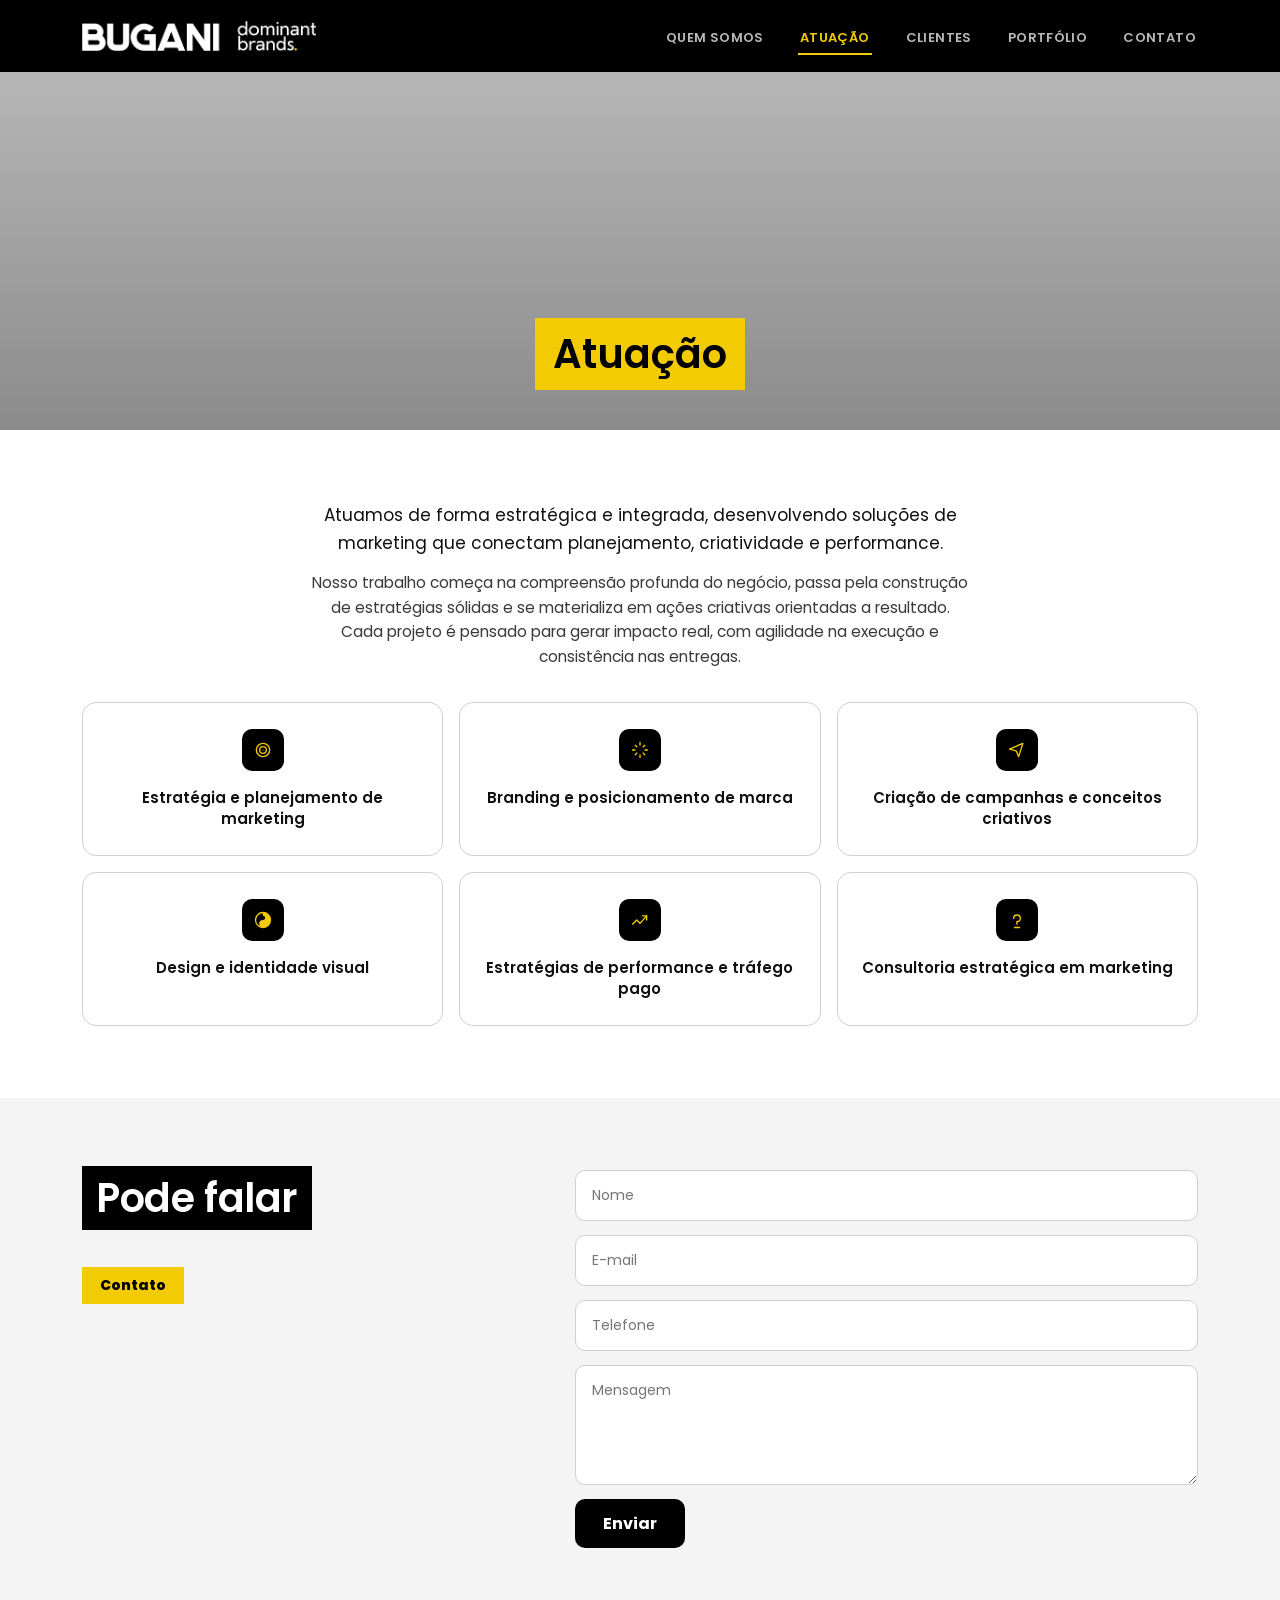
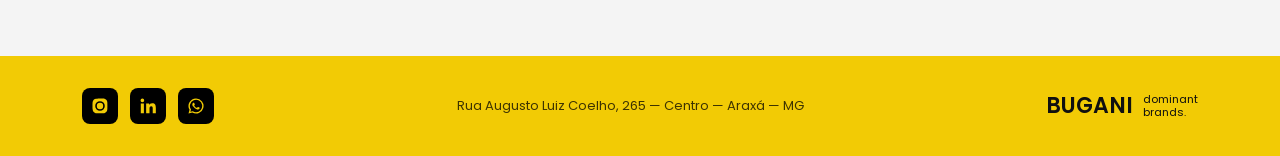
==== commit 059d654e: "Add files via upload" ====
--- a/atuacao.html
+++ b/atuacao.html
@@ -120,10 +120,11 @@
 <footer class="footer">
   <div class="container">
     <div class="footer-social">
-      <a href="#" aria-label="Instagram"><svg viewBox="0 0 24 24" width="18" height="18"><path d="M12 2c2.7 0 3 .01 4.1.06 1.1.05 1.8.2 2.4.44.65.25 1.2.6 1.75 1.15.5.5.85 1.1 1.1 1.75.24.6.4 1.3.44 2.4.05 1.1.06 1.4.06 4.1s-.01 3-.06 4.1c-.05 1.1-.2 1.8-.44 2.4a4.9 4.9 0 0 1-1.15 1.75 4.9 4.9 0 0 1-1.75 1.1c-.6.24-1.3.4-2.4.44-1.1.05-1.4.06-4.1.06s-3-.01-4.1-.06c-1.1-.05-1.8-.2-2.4-.44a4.9 4.9 0 0 1-1.75-1.15 4.9 4.9 0 0 1-1.1-1.75c-.24-.6-.4-1.3-.44-2.4C2.01 15 2 14.7 2 12s.01-3 .06-4.1c.05-1.1.2-1.8.44-2.4.25-.65.6-1.2 1.15-1.75A4.9 4.9 0 0 1 5.4 2.65c.6-.24 1.3-.4 2.4-.44C8.9 2.16 9.2 2.15 12 2Zm0 3.6a6.4 6.4 0 1 0 0 12.8 6.4 6.4 0 0 0 0-12.8Zm0 2.16a4.24 4.24 0 1 1 0 8.48 4.24 4.24 0 0 1 0-8.48Zm6.65-2.4a1.5 1.5 0 1 1-3 0 1.5 1.5 0 0 1 3 0Z"/></svg></a>
-      <a href="#" aria-label="LinkedIn"><svg viewBox="0 0 24 24" width="18" height="18"><path d="M6.94 4.5a2.44 2.44 0 1 1-4.88 0 2.44 2.44 0 0 1 4.88 0ZM2.4 8.75h4.13V21.5H2.4V8.75Zm7.13 0h3.96v1.75h.06c.55-1.04 1.9-2.14 3.92-2.14 4.2 0 4.97 2.76 4.97 6.36V21.5h-4.13v-6c0-1.43-.03-3.27-2-3.27-2 0-2.3 1.56-2.3 3.17v6.1H9.53V8.75Z"/></svg></a>
-      <a href="#" aria-label="WhatsApp"><svg viewBox="0 0 24 24" width="18" height="18"><path d="M12 2a10 10 0 0 0-8.6 15.1L2 22l5.03-1.36A10 10 0 1 0 12 2Zm0 18.2a8.16 8.16 0 0 1-4.16-1.14l-.3-.18-3 .81.8-2.93-.19-.3A8.2 8.2 0 1 1 12 20.2Zm4.5-6.13c-.24-.12-1.45-.72-1.68-.8-.22-.08-.39-.12-.55.12-.16.24-.63.8-.78.97-.14.16-.29.18-.53.06-.24-.12-1.02-.38-1.94-1.2-.72-.64-1.2-1.43-1.35-1.67-.14-.24-.02-.37.1-.49.11-.11.24-.29.36-.43.12-.14.16-.24.24-.4.08-.16.04-.3-.02-.42-.06-.12-.55-1.33-.76-1.82-.2-.48-.4-.42-.55-.42h-.47c-.16 0-.42.06-.64.3-.22.24-.84.82-.84 2s.86 2.32.98 2.48c.12.16 1.7 2.6 4.13 3.64.58.25 1.03.4 1.38.51.58.18 1.11.16 1.53.1.47-.07 1.45-.59 1.65-1.16.2-.57.2-1.06.14-1.16-.06-.1-.22-.16-.46-.28Z"/></svg></a>
+      <a href="https://www.instagram.com/bugani.ag/" target="_blank" rel="noopener" aria-label="Instagram"><svg viewBox="0 0 24 24" width="18" height="18"><path d="M12 2c2.7 0 3 .01 4.1.06 1.1.05 1.8.2 2.4.44.65.25 1.2.6 1.75 1.15.5.5.85 1.1 1.1 1.75.24.6.4 1.3.44 2.4.05 1.1.06 1.4.06 4.1s-.01 3-.06 4.1c-.05 1.1-.2 1.8-.44 2.4a4.9 4.9 0 0 1-1.15 1.75 4.9 4.9 0 0 1-1.75 1.1c-.6.24-1.3.4-2.4.44-1.1.05-1.4.06-4.1.06s-3-.01-4.1-.06c-1.1-.05-1.8-.2-2.4-.44a4.9 4.9 0 0 1-1.75-1.15 4.9 4.9 0 0 1-1.1-1.75c-.24-.6-.4-1.3-.44-2.4C2.01 15 2 14.7 2 12s.01-3 .06-4.1c.05-1.1.2-1.8.44-2.4.25-.65.6-1.2 1.15-1.75A4.9 4.9 0 0 1 5.4 2.65c.6-.24 1.3-.4 2.4-.44C8.9 2.16 9.2 2.15 12 2Zm0 3.6a6.4 6.4 0 1 0 0 12.8 6.4 6.4 0 0 0 0-12.8Zm0 2.16a4.24 4.24 0 1 1 0 8.48 4.24 4.24 0 0 1 0-8.48Zm6.65-2.4a1.5 1.5 0 1 1-3 0 1.5 1.5 0 0 1 3 0Z"/></svg></a>
+      <a href="https://www.linkedin.com/company/buganimarketing/" target="_blank" rel="noopener" aria-label="LinkedIn"><svg viewBox="0 0 24 24" width="18" height="18"><path d="M6.94 4.5a2.44 2.44 0 1 1-4.88 0 2.44 2.44 0 0 1 4.88 0ZM2.4 8.75h4.13V21.5H2.4V8.75Zm7.13 0h3.96v1.75h.06c.55-1.04 1.9-2.14 3.92-2.14 4.2 0 4.97 2.76 4.97 6.36V21.5h-4.13v-6c0-1.43-.03-3.27-2-3.27-2 0-2.3 1.56-2.3 3.17v6.1H9.53V8.75Z"/></svg></a>
+      <a href="https://wa.me/5534999525095" target="_blank" rel="noopener" aria-label="WhatsApp"><svg viewBox="0 0 24 24" width="18" height="18"><path d="M12 2a10 10 0 0 0-8.6 15.1L2 22l5.03-1.36A10 10 0 1 0 12 2Zm0 18.2a8.16 8.16 0 0 1-4.16-1.14l-.3-.18-3 .81.8-2.93-.19-.3A8.2 8.2 0 1 1 12 20.2Zm4.5-6.13c-.24-.12-1.45-.72-1.68-.8-.22-.08-.39-.12-.55.12-.16.24-.63.8-.78.97-.14.16-.29.18-.53.06-.24-.12-1.02-.38-1.94-1.2-.72-.64-1.2-1.43-1.35-1.67-.14-.24-.02-.37.1-.49.11-.11.24-.29.36-.43.12-.14.16-.24.24-.4.08-.16.04-.3-.02-.42-.06-.12-.55-1.33-.76-1.82-.2-.48-.4-.42-.55-.42h-.47c-.16 0-.42.06-.64.3-.22.24-.84.82-.84 2s.86 2.32.98 2.48c.12.16 1.7 2.6 4.13 3.64.58.25 1.03.4 1.38.51.58.18 1.11.16 1.53.1.47-.07 1.45-.59 1.65-1.16.2-.57.2-1.06.14-1.16-.06-.1-.22-.16-.46-.28Z"/></svg></a>
     </div>
+    <p class="footer-address">Rua Augusto Luiz Coelho, 265 — Centro — Araxá — MG</p>
     <div class="footer-logo">
       <span class="word">BUGANI</span>
       <span class="tag">dominant<br>brands.</span>
--- a/css/style.css
+++ b/css/style.css
@@ -151,8 +151,9 @@
 @media (max-width: 640px) { .hero-dots { display: none; } }
 
 /* Inner page banner */
-.page-banner { min-height: clamp(260px, 28vw, 420px); display: flex; align-items: flex-end; padding-bottom: 40px; }
-.page-banner .container { position: relative; z-index: 2; }
+.page-banner { position: relative; overflow: hidden; background: var(--bg-mid); min-height: clamp(260px, 28vw, 420px); display: flex; align-items: flex-end; padding-bottom: 40px; }
+.page-banner__bg { position: absolute; inset: 0; width: 100%; height: 100%; object-fit: cover; }
+.page-banner .container { position: relative; z-index: 2; text-align: center; }
 .page-banner__label {
   display: inline-block; background: var(--gold); color: var(--black);
   font-family: var(--font-display); font-weight: 600; font-size: clamp(26px, 4vw, 40px); padding: 6px 18px;
@@ -184,7 +185,7 @@
 .mission-block .content-heading, .mission-block .section-kicker { display: block; }
 
 /* ---------- Equipe: foto + nome (sem vídeo) ---------- */
-.team-card { text-align: left; }
+.team-card { text-align: center; }
 .team-card__photo {
   aspect-ratio: 4/5; border-radius: var(--radius); overflow: hidden; background: var(--bg-mid);
 }
@@ -198,7 +199,7 @@
 @media (max-width: 480px) { .service-grid { grid-template-columns: 1fr; } }
 .service-card {
   padding: 26px 22px; border-radius: 14px; background: var(--white); border: 1px solid var(--border);
-  min-height: 150px; display: flex; flex-direction: column; gap: 16px;
+  min-height: 150px; display: flex; flex-direction: column; align-items: center; text-align: center; gap: 16px;
   transition: border-color .2s var(--ease), transform .2s var(--ease);
 }
 .service-card:hover { border-color: var(--gold); transform: translateY(-2px); }
@@ -224,7 +225,7 @@
 .project-cover__caption {
   position: absolute; left: 0; right: 0; bottom: 0; padding: 14px 16px;
   background: linear-gradient(0deg, rgba(0,0,0,.75), transparent);
-  color: var(--white); font-size: 13px; font-weight: 700; letter-spacing: .01em;
+  color: var(--white); font-size: 13px; font-weight: 700; letter-spacing: .01em; text-align: center;
 }
 
 /* ---------- Card grids (equipe / clientes / portfólio) ---------- */
@@ -320,23 +321,45 @@
 /* ---------- Footer ---------- */
 .footer { background: var(--gold); padding: 32px 0; }
 .footer .container { display: flex; align-items: center; justify-content: space-between; flex-wrap: wrap; gap: 20px; }
+.footer-address { font-size: 13px; color: rgba(0,0,0,.75); text-align: center; flex: 1 1 auto; margin: 0; }
 .footer-social { display: flex; gap: 12px; }
 .footer-social a {
   width: 36px; height: 36px; background: var(--black); border-radius: 8px;
   display: flex; align-items: center; justify-content: center; transition: transform .2s var(--ease);
 }
 .footer-social a:hover { transform: translateY(-2px); }
+.text-link {
+  display: inline-flex; align-items: center; gap: 6px;
+  font-family: var(--font-body); font-weight: 600; font-size: 14px; color: var(--ink);
+  border-bottom: 1px solid var(--ink); padding-bottom: 2px;
+  transition: color .2s var(--ease), border-color .2s var(--ease), gap .2s var(--ease);
+}
+.text-link:hover { color: var(--gold-dark); border-color: var(--gold-dark); gap: 10px; }
 .footer-social svg path { fill: var(--gold); }
 .footer-logo { display: flex; align-items: center; gap: 10px; }
 .footer-logo .word { font-family: var(--font-display); font-weight: 600; font-size: 22px; }
 .footer-logo .tag { font-size: 11px; line-height: 1.15; }
 
 /* ---------- Portfolio detail ---------- */
-.project-meta { display: flex; gap: 10px; flex-wrap: wrap; margin: 18px 0 0; }
+.project-client { font-family: var(--font-body); font-weight: 700; color: var(--gold-dark); font-size: 15px; margin: -8px 0 0; }
+.project-meta { display: flex; gap: 10px; flex-wrap: wrap; margin: 18px 0 0; justify-content: center; }
 .project-meta span {
   font-size: 12px; font-weight: 700; text-transform: uppercase; letter-spacing: .04em;
   background: var(--bg-mid); padding: 6px 12px; border-radius: 20px;
 }
+
+/* Galeria de slides do case: uma coluna, tamanho de leitura confortável */
+.case-gallery { display: flex; flex-direction: column; gap: 28px; max-width: 880px; margin: 0 auto; }
+.case-slide { margin: 0; }
+.case-slide img {
+  width: 100%; border-radius: var(--radius); border: 1px solid var(--border); display: block;
+}
+.case-slide figcaption { margin-top: 10px; font-size: 13px; color: var(--ink-soft); text-align: center; }
+
+/* PDF do case, incorporado direto na página */
+.case-pdf { width: 100%; height: 82vh; border-radius: var(--radius); overflow: hidden; border: 1px solid var(--border); background: var(--bg-lighter); }
+.case-pdf iframe { width: 100%; height: 100%; border: 0; }
+.case-pdf-link { text-align: center; margin-top: 18px; }
 
 /* Utility */
 .visually-hidden {
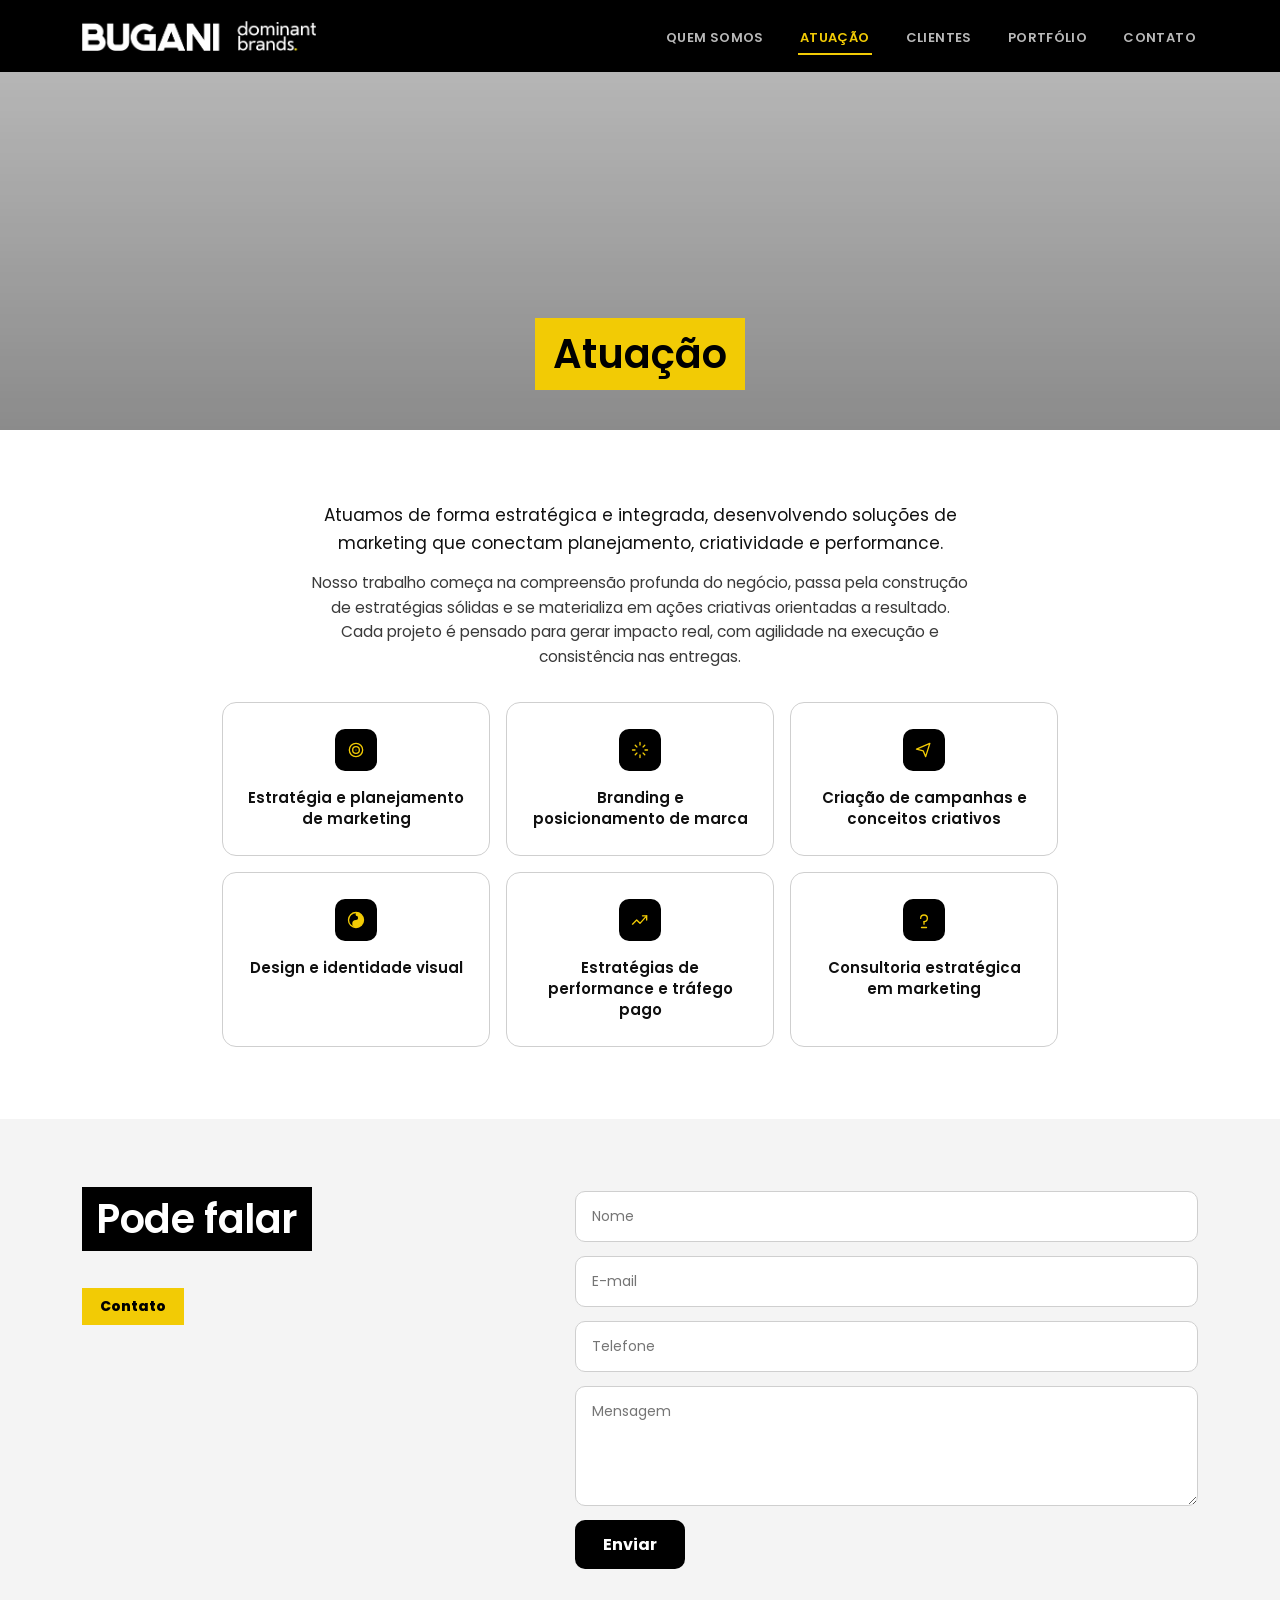
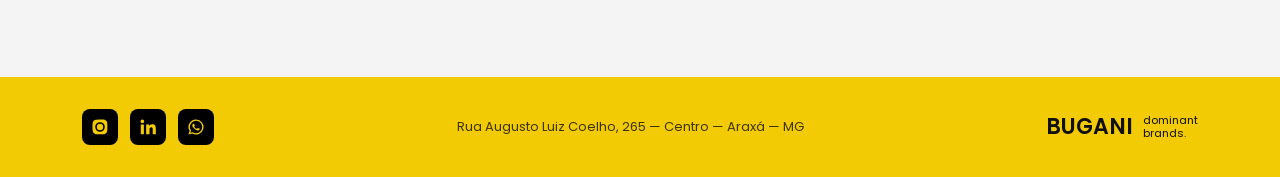
==== commit a4b5ace6: "Add files via upload" ====
--- a/atuacao.html
+++ b/atuacao.html
@@ -57,7 +57,7 @@
   </section>
 
   <section class="section">
-    <div class="container">
+    <div class="container container--narrow">
       <div class="section-intro">
         <p>Atuamos de forma estratégica e integrada, desenvolvendo soluções de marketing que conectam planejamento, criatividade e performance.</p>
         <p>Nosso trabalho começa na compreensão profunda do negócio, passa pela construção de estratégias sólidas e se materializa em ações criativas orientadas a resultado. Cada projeto é pensado para gerar impacto real, com agilidade na execução e consistência nas entregas.</p>
--- a/css/style.css
+++ b/css/style.css
@@ -45,6 +45,7 @@
 h1, h2, h3, h4 { margin: 0; font-family: var(--font-display); font-weight: 600; line-height: 1.15; letter-spacing: -0.01em; }
 p { margin: 0; line-height: 1.6; }
 .container { max-width: var(--container); margin: 0 auto; padding: 0 32px; }
+.container--narrow { max-width: 900px; }
 @media (max-width: 420px) { .container { padding: 0 20px; } }
 
 /* Skip link */
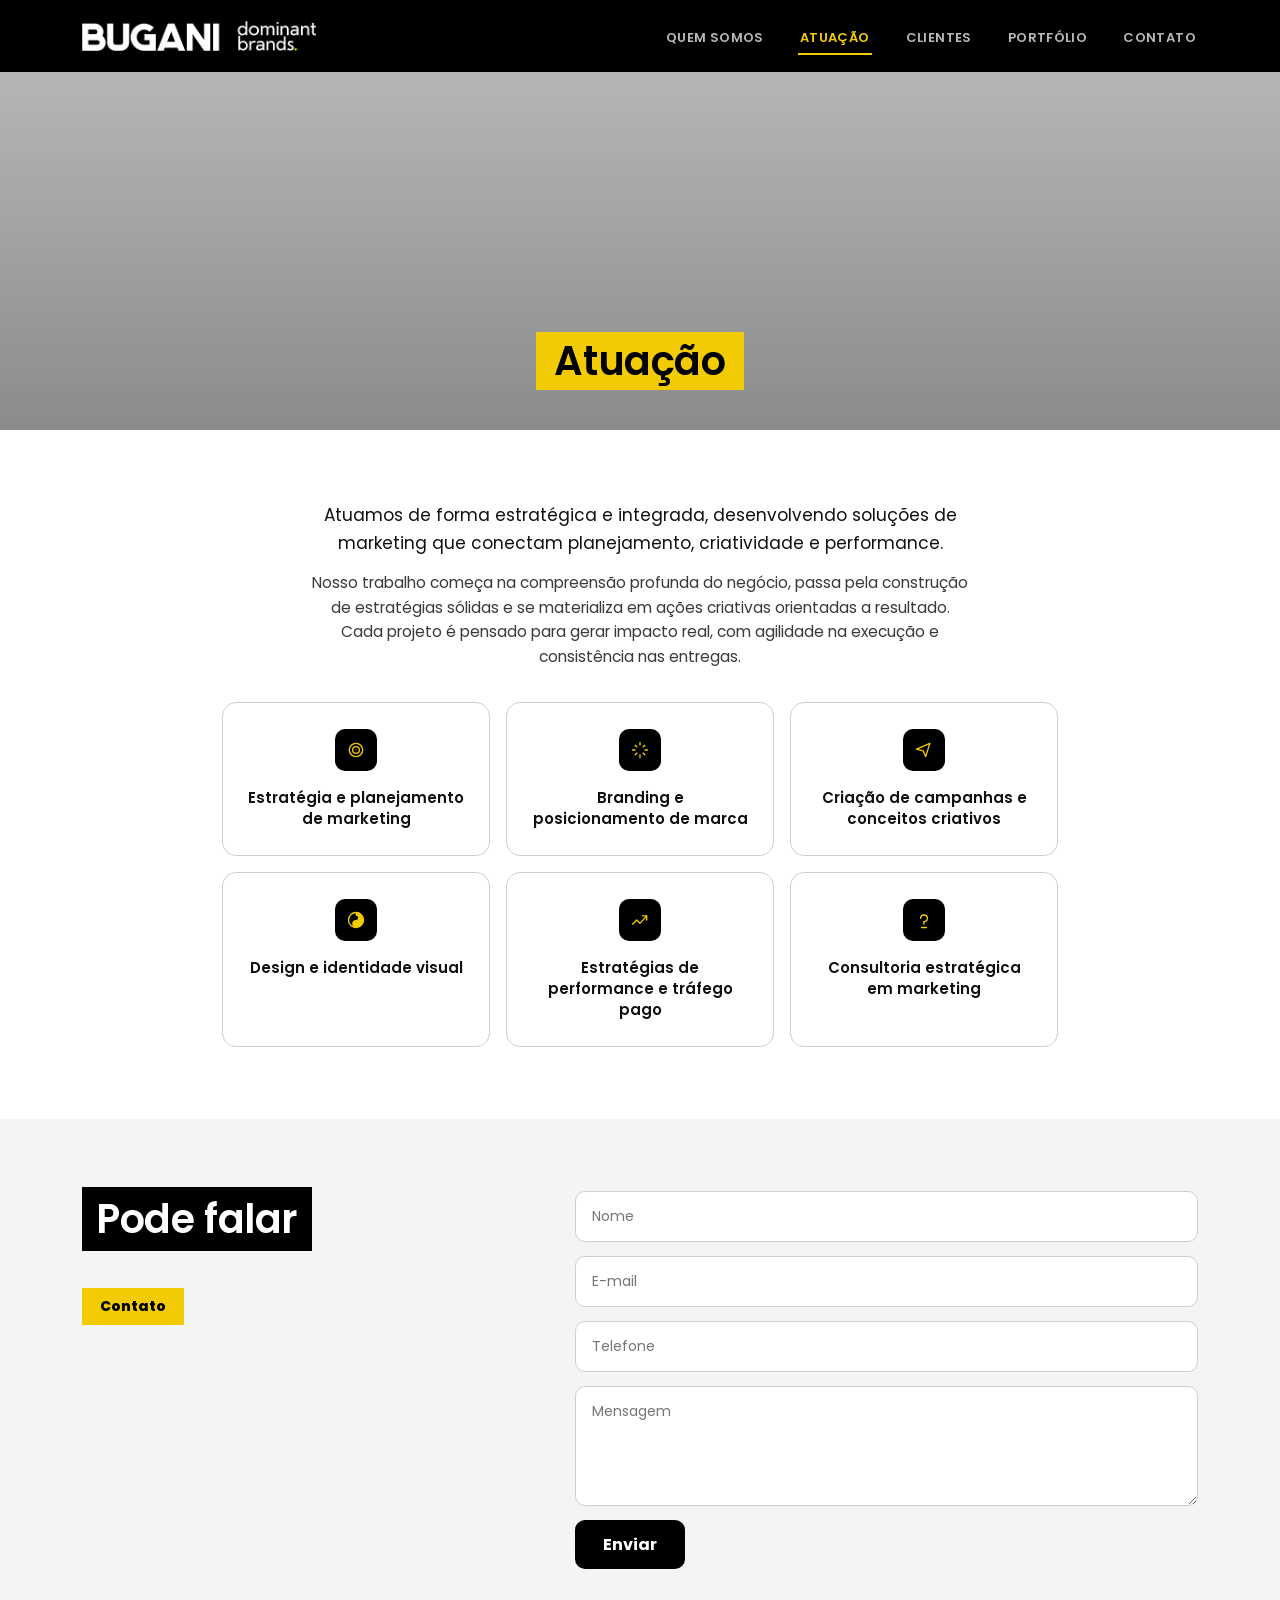
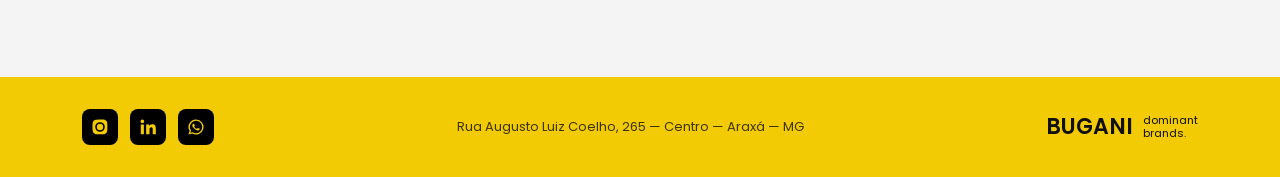
==== commit 75f7371b: "Add files via upload" ====
--- a/atuacao.html
+++ b/atuacao.html
@@ -4,22 +4,22 @@
 <meta charset="UTF-8">
 <meta name="viewport" content="width=device-width, initial-scale=1">
 <title>Atuação — Bugani</title>
-<meta name="description" content="Atuamos de forma estratégica e integrada, conectando planejamento, criatividade e performance.">
-<link rel="icon" href="assets/favicon.svg" type="image/svg+xml">
-<link rel="apple-touch-icon" href="assets/favicon.svg">
-<link rel="canonical" href="https://www.SEUDOMINIO.com.br/atuacao.html">
+<meta name="description" content="Agência de marketing em Araxá, MG: atuamos de forma estratégica e integrada, conectando planejamento, criatividade e performance.">
+<link rel="icon" href="assets/favicon.png" type="image/png">
+<link rel="apple-touch-icon" href="assets/apple-touch-icon.png">
+<link rel="canonical" href="https://www.bugani.com.br/atuacao.html">
 <meta name="theme-color" content="#000000">
 <meta property="og:type" content="website">
 <meta property="og:site_name" content="Bugani">
 <meta property="og:title" content="Atuação — Bugani">
-<meta property="og:description" content="Atuamos de forma estratégica e integrada, conectando planejamento, criatividade e performance.">
-<meta property="og:image" content="https://www.SEUDOMINIO.com.br/assets/og-image.png">
-<meta property="og:url" content="https://www.SEUDOMINIO.com.br/atuacao.html">
+<meta property="og:description" content="Agência de marketing em Araxá, MG: atuamos de forma estratégica e integrada, conectando planejamento, criatividade e performance.">
+<meta property="og:image" content="https://www.bugani.com.br/assets/og-image.png">
+<meta property="og:url" content="https://www.bugani.com.br/atuacao.html">
 <meta property="og:locale" content="pt_BR">
 <meta name="twitter:card" content="summary_large_image">
 <meta name="twitter:title" content="Atuação — Bugani">
-<meta name="twitter:description" content="Atuamos de forma estratégica e integrada, conectando planejamento, criatividade e performance.">
-<meta name="twitter:image" content="https://www.SEUDOMINIO.com.br/assets/og-image.png">
+<meta name="twitter:description" content="Agência de marketing em Araxá, MG: atuamos de forma estratégica e integrada, conectando planejamento, criatividade e performance.">
+<meta name="twitter:image" content="https://www.bugani.com.br/assets/og-image.png">
 <link rel="preconnect" href="https://www.youtube-nocookie.com">
 <link rel="preconnect" href="https://fonts.googleapis.com">
 <link rel="preconnect" href="https://fonts.gstatic.com" crossorigin>
@@ -52,7 +52,7 @@
   <section class="page-banner video-block" data-yt-id="dDusYgZnOe4" data-yt-title="Bugani — atuação">
     <div class="video-block__scrim"></div>
     <div class="container">
-      <span class="page-banner__label">Atuação</span>
+      <h1 class="page-banner__label">Atuação</h1>
     </div>
   </section>
 
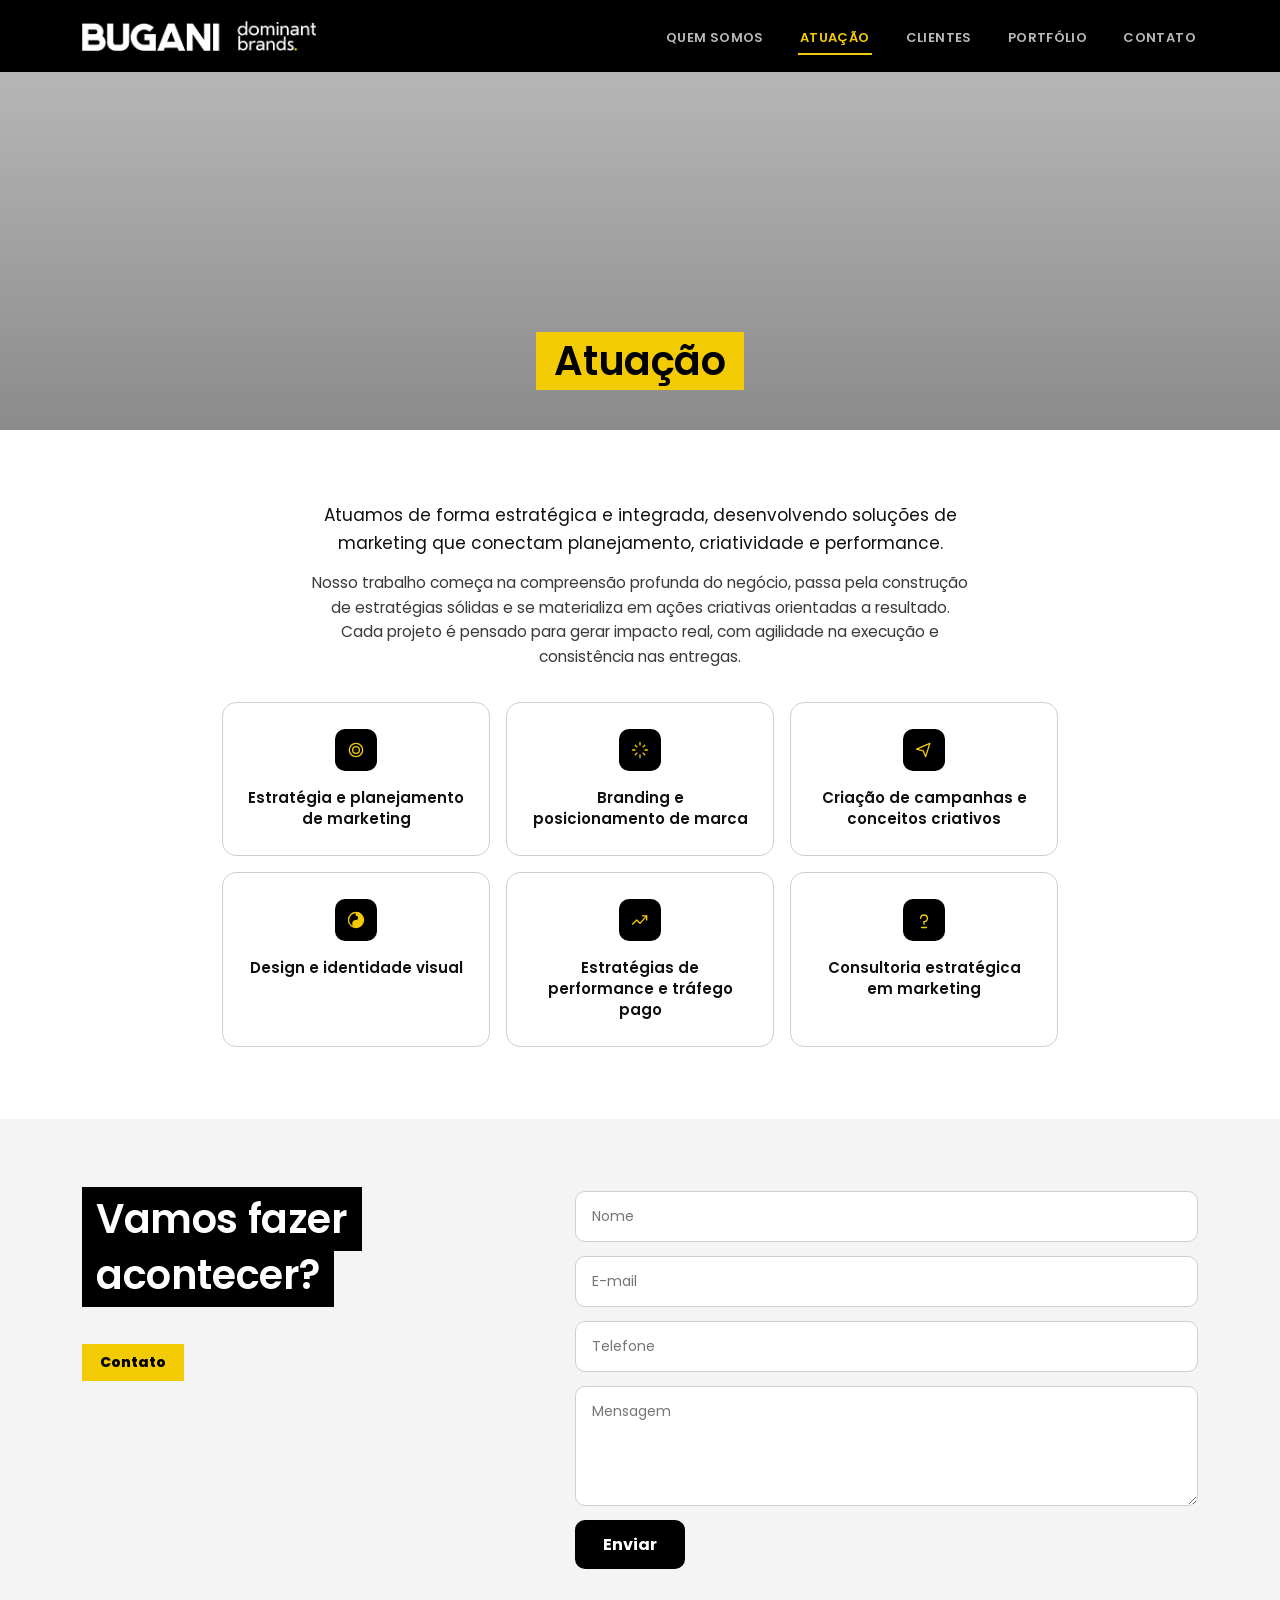
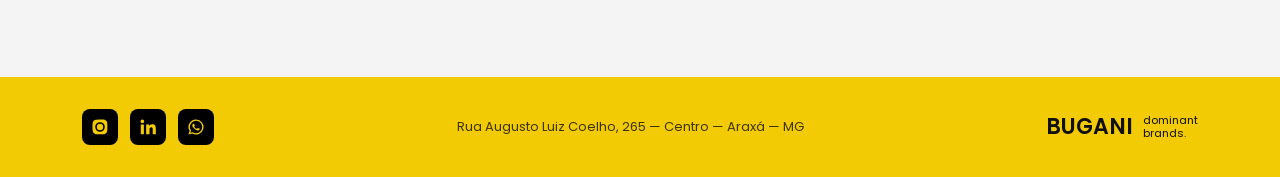
==== commit fa18e3ee: "Add files via upload" ====
--- a/atuacao.html
+++ b/atuacao.html
@@ -96,7 +96,7 @@
     <div class="container">
       <div class="contact">
         <div>
-          <h2 class="contact__title">Pode falar</h2>
+          <h2 class="contact__title">Vamos fazer acontecer?</h2>
           <br><br>
           <a href="#contato-form" class="contact__cta">Contato</a>
         </div>
--- a/css/style.css
+++ b/css/style.css
@@ -215,7 +215,7 @@
 .client-logo-slot {
   aspect-ratio: 3/2; border-radius: var(--radius); overflow: hidden;
   background: var(--white); border: 1px solid var(--border);
-  display: flex; align-items: center; justify-content: center; padding: 18%;
+  display: flex; align-items: center; justify-content: center; padding: 9%;
 }
 .client-logo-slot img { width: 100%; height: 100%; object-fit: contain; }
 
@@ -282,11 +282,10 @@
 .carousel-controls button:hover { background: var(--gold-dark); }
 .carousel-controls button:disabled { background: var(--border); cursor: not-allowed; }
 .carousel-controls svg { width: 16px; height: 16px; }
-.carousel-track { overflow: hidden; }
-.carousel-track .card-grid { transition: transform .4s var(--ease); }
+.carousel-track { overflow: visible; }
 
 /* ---------- Sobre / equipe text blocks ---------- */
-.mission-block { margin-top: 48px; max-width: 720px; }
+.mission-block { margin: 48px auto 0; max-width: 720px; }
 
 /* ---------- Contato ---------- */
 .contact {
